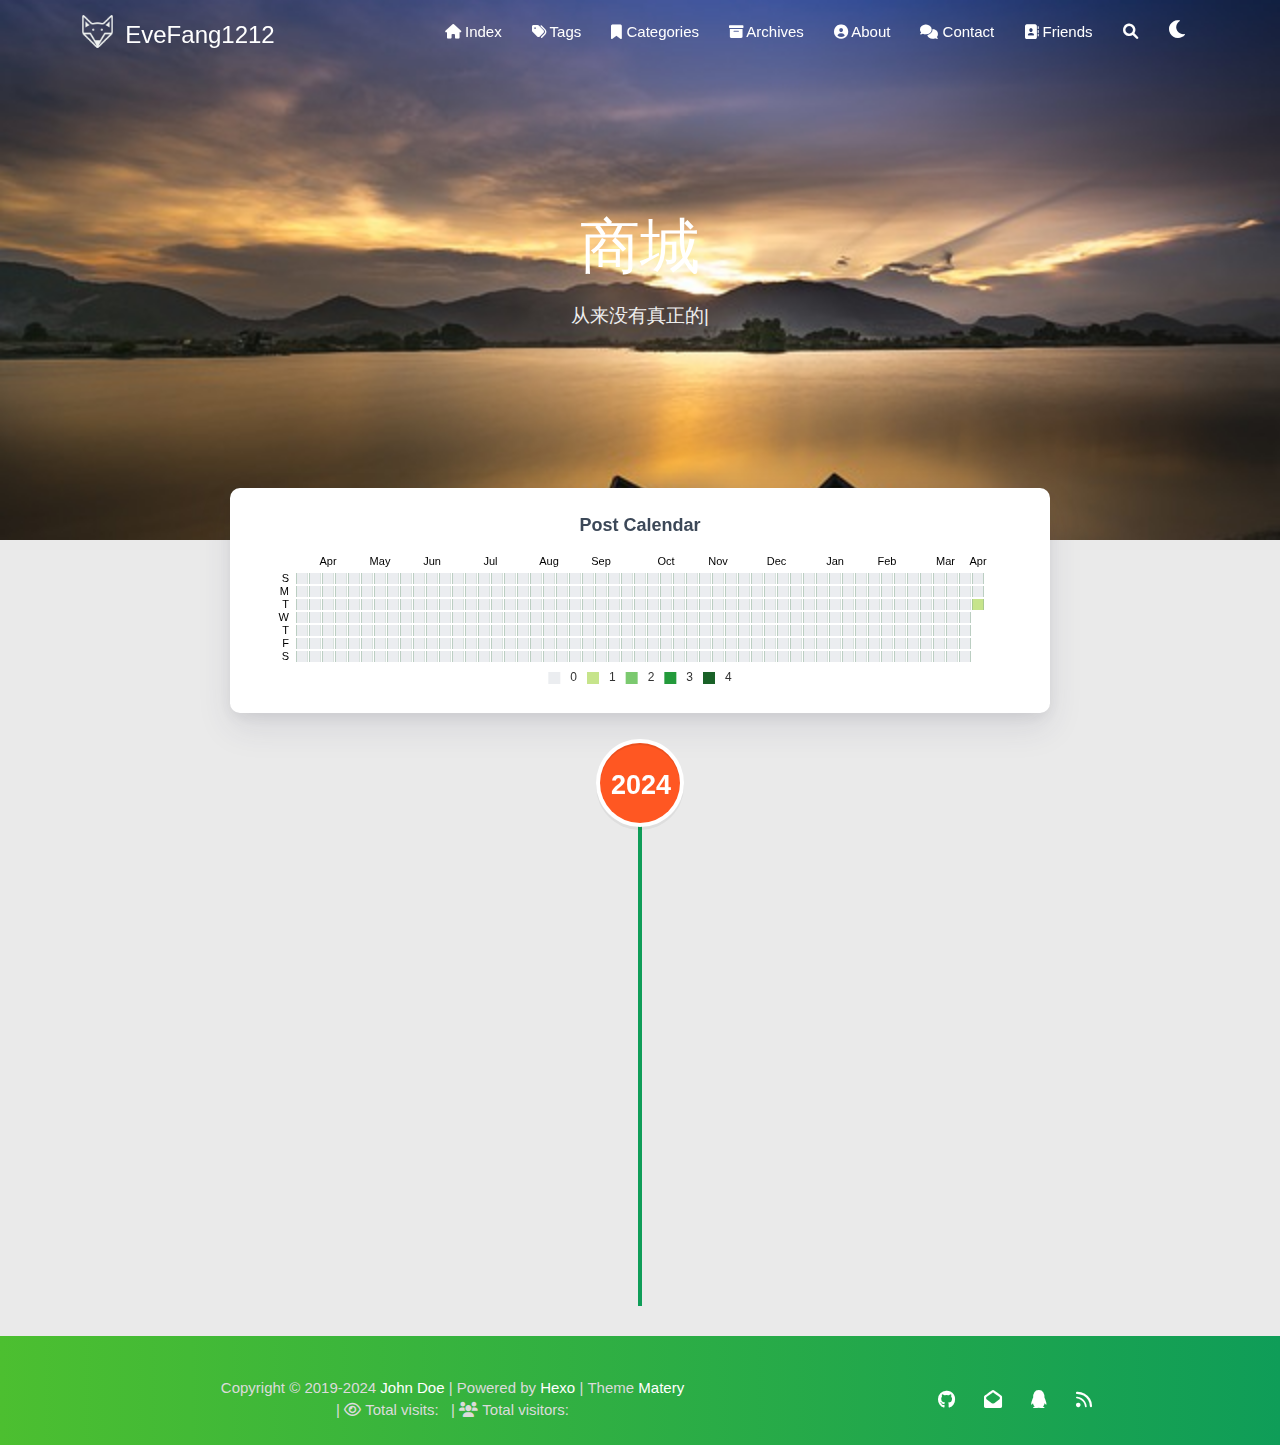
==== archives/index.html @ b5fae70c "Site updated: 2024-04-02 22:10:52" ====
<!DOCTYPE HTML>
<html lang="en">


<head>
    <meta charset="utf-8">
    <meta name="keywords" content="Archives, EveFang1212">
    <meta name="description" content="EveFang1212">
    <meta http-equiv="X-UA-Compatible" content="IE=edge">
    <meta name="viewport" content="width=device-width, initial-scale=1.0, user-scalable=no">
    <meta name="renderer" content="webkit|ie-stand|ie-comp">
    <meta name="mobile-web-app-capable" content="yes">
    <meta name="format-detection" content="telephone=no">
    <meta name="apple-mobile-web-app-capable" content="yes">
    <meta name="apple-mobile-web-app-status-bar-style" content="black-translucent">
    <meta name="referrer" content="no-referrer-when-downgrade">
    <!-- Global site tag (gtag.js) - Google Analytics -->


    <title>Archives | EveFang1212</title>
    <link rel="icon" type="image/png" href="/favicon.png">
    


    <!-- bg-cover style     -->



<link rel="stylesheet" type="text/css" href="/libs/awesome/css/all.min.css">
<link rel="stylesheet" type="text/css" href="/libs/materialize/materialize.min.css">
<link rel="stylesheet" type="text/css" href="/libs/aos/aos.css">
<link rel="stylesheet" type="text/css" href="/libs/animate/animate.min.css">
<link rel="stylesheet" type="text/css" href="/libs/lightGallery/css/lightgallery.min.css">
<link rel="stylesheet" type="text/css" href="/css/matery.css">
<link rel="stylesheet" type="text/css" href="/css/my.css">
<link rel="stylesheet" type="text/css" href="/css/dark.css" media="none" onload="if(media!='all')media='all'">




    <link rel="stylesheet" href="/libs/tocbot/tocbot.css">
    <link rel="stylesheet" href="/css/post.css">




    
        <link rel="stylesheet" type="text/css" href="/css/reward.css">
    



    <script src="/libs/jquery/jquery-3.6.0.min.js"></script>

<meta name="generator" content="Hexo 7.1.1"></head>


<body>
    <header class="navbar-fixed">
    <nav id="headNav" class="bg-color nav-transparent">
        <div id="navContainer" class="nav-wrapper container">
            <div class="brand-logo">
                <a href="/" class="waves-effect waves-light">
                    
                    <img src="/medias/logo.png" class="logo-img" alt="LOGO">
                    
                    <span class="logo-span">EveFang1212</span>
                </a>
            </div>
            

<a href="#" data-target="mobile-nav" class="sidenav-trigger button-collapse"><i class="fas fa-bars"></i></a>
<ul class="right nav-menu">
  
  <li class="hide-on-med-and-down nav-item">
    
    <a href="/" class="waves-effect waves-light">
      
      <i class="fas fa-home" style="zoom: 0.6;"></i>
      
      <span>Index</span>
    </a>
    
  </li>
  
  <li class="hide-on-med-and-down nav-item">
    
    <a href="/tags" class="waves-effect waves-light">
      
      <i class="fas fa-tags" style="zoom: 0.6;"></i>
      
      <span>Tags</span>
    </a>
    
  </li>
  
  <li class="hide-on-med-and-down nav-item">
    
    <a href="/categories" class="waves-effect waves-light">
      
      <i class="fas fa-bookmark" style="zoom: 0.6;"></i>
      
      <span>Categories</span>
    </a>
    
  </li>
  
  <li class="hide-on-med-and-down nav-item">
    
    <a href="/archives" class="waves-effect waves-light">
      
      <i class="fas fa-archive" style="zoom: 0.6;"></i>
      
      <span>Archives</span>
    </a>
    
  </li>
  
  <li class="hide-on-med-and-down nav-item">
    
    <a href="/about" class="waves-effect waves-light">
      
      <i class="fas fa-user-circle" style="zoom: 0.6;"></i>
      
      <span>About</span>
    </a>
    
  </li>
  
  <li class="hide-on-med-and-down nav-item">
    
    <a href="/contact" class="waves-effect waves-light">
      
      <i class="fas fa-comments" style="zoom: 0.6;"></i>
      
      <span>Contact</span>
    </a>
    
  </li>
  
  <li class="hide-on-med-and-down nav-item">
    
    <a href="/friends" class="waves-effect waves-light">
      
      <i class="fas fa-address-book" style="zoom: 0.6;"></i>
      
      <span>Friends</span>
    </a>
    
  </li>
  
  <li>
    <a href="#searchModal" class="modal-trigger waves-effect waves-light">
      <i id="searchIcon" class="fas fa-search" title="Search" style="zoom: 0.85;"></i>
    </a>
  </li>
  <li>
    <a href="javascript:;" class="waves-effect waves-light" onclick="switchNightMode()" title="深色/浅色模式" >
      <i id="sum-moon-icon" class="fas fa-sun" style="zoom: 0.85;"></i>
    </a>
  </li>
</ul>


<div id="mobile-nav" class="side-nav sidenav">

    <div class="mobile-head bg-color">
        
        <img src="/medias/logo.png" class="logo-img circle responsive-img">
        
        <div class="logo-name">EveFang1212</div>
        <div class="logo-desc">
            
            Never really desperate, only the lost of the soul.
            
        </div>
    </div>

    <ul class="menu-list mobile-menu-list">
        
        <li class="m-nav-item">
	  
		<a href="/" class="waves-effect waves-light">
			
			    <i class="fa-fw fas fa-home"></i>
			
			Index
		</a>
          
        </li>
        
        <li class="m-nav-item">
	  
		<a href="/tags" class="waves-effect waves-light">
			
			    <i class="fa-fw fas fa-tags"></i>
			
			Tags
		</a>
          
        </li>
        
        <li class="m-nav-item">
	  
		<a href="/categories" class="waves-effect waves-light">
			
			    <i class="fa-fw fas fa-bookmark"></i>
			
			Categories
		</a>
          
        </li>
        
        <li class="m-nav-item">
	  
		<a href="/archives" class="waves-effect waves-light">
			
			    <i class="fa-fw fas fa-archive"></i>
			
			Archives
		</a>
          
        </li>
        
        <li class="m-nav-item">
	  
		<a href="/about" class="waves-effect waves-light">
			
			    <i class="fa-fw fas fa-user-circle"></i>
			
			About
		</a>
          
        </li>
        
        <li class="m-nav-item">
	  
		<a href="/contact" class="waves-effect waves-light">
			
			    <i class="fa-fw fas fa-comments"></i>
			
			Contact
		</a>
          
        </li>
        
        <li class="m-nav-item">
	  
		<a href="/friends" class="waves-effect waves-light">
			
			    <i class="fa-fw fas fa-address-book"></i>
			
			Friends
		</a>
          
        </li>
        
        
        <li><div class="divider"></div></li>
        <li>
            <a href="https://github.com/blinkfox/hexo-theme-matery" class="waves-effect waves-light" target="_blank">
                <i class="fab fa-github-square fa-fw"></i>Fork Me
            </a>
        </li>
        
    </ul>
</div>


        </div>

        
            <style>
    .nav-transparent .github-corner {
        display: none !important;
    }

    .github-corner {
        position: absolute;
        z-index: 10;
        top: 0;
        right: 0;
        border: 0;
        transform: scale(1.1);
    }

    .github-corner svg {
        color: #0f9d58;
        fill: #fff;
        height: 64px;
        width: 64px;
    }

    .github-corner:hover .octo-arm {
        animation: a 0.56s ease-in-out;
    }

    .github-corner .octo-arm {
        animation: none;
    }

    @keyframes a {
        0%,
        to {
            transform: rotate(0);
        }
        20%,
        60% {
            transform: rotate(-25deg);
        }
        40%,
        80% {
            transform: rotate(10deg);
        }
    }
</style>

<a href="https://github.com/blinkfox/hexo-theme-matery" class="github-corner tooltipped hide-on-med-and-down" target="_blank"
   data-tooltip="Fork Me" data-position="left" data-delay="50">
    <svg viewBox="0 0 250 250" aria-hidden="true">
        <path d="M0,0 L115,115 L130,115 L142,142 L250,250 L250,0 Z"></path>
        <path d="M128.3,109.0 C113.8,99.7 119.0,89.6 119.0,89.6 C122.0,82.7 120.5,78.6 120.5,78.6 C119.2,72.0 123.4,76.3 123.4,76.3 C127.3,80.9 125.5,87.3 125.5,87.3 C122.9,97.6 130.6,101.9 134.4,103.2"
              fill="currentColor" style="transform-origin: 130px 106px;" class="octo-arm"></path>
        <path d="M115.0,115.0 C114.9,115.1 118.7,116.5 119.8,115.4 L133.7,101.6 C136.9,99.2 139.9,98.4 142.2,98.6 C133.8,88.0 127.5,74.4 143.8,58.0 C148.5,53.4 154.0,51.2 159.7,51.0 C160.3,49.4 163.2,43.6 171.4,40.1 C171.4,40.1 176.1,42.5 178.8,56.2 C183.1,58.6 187.2,61.8 190.9,65.4 C194.5,69.0 197.7,73.2 200.1,77.6 C213.8,80.2 216.3,84.9 216.3,84.9 C212.7,93.1 206.9,96.0 205.4,96.6 C205.1,102.4 203.0,107.8 198.3,112.5 C181.9,128.9 168.3,122.5 157.7,114.1 C157.9,116.9 156.7,120.9 152.7,124.9 L141.0,136.5 C139.8,137.7 141.6,141.9 141.8,141.8 Z"
              fill="currentColor" class="octo-body"></path>
    </svg>
</a>
        
    </nav>

</header>

    <div class="bg-cover pd-header about-cover">
    <div class="container">
    <div class="row">
    <div class="col s10 offset-s1 m8 offset-m2 l8 offset-l2">
        <div class="brand">
            <div class="title center-align">
                
                商城
                
            </div>

            <div class="description center-align">
                
                <span id="subtitle"></span>
                <script src="/libs/typed/typed.js"></script>
                <script>
                    var typed = new Typed("#subtitle", {
                        strings: [ 
                            
                                "从来没有真正的绝境, 只有心灵的迷途",
                            
                                "Never really desperate, only the lost of the soul",
                            
                        ],
                        startDelay: 300,
                        typeSpeed: 100,
                        loop: true,
                        backSpeed: 50,
                        showCursor: true
                    });
                </script>
                
            </div>
        </div>
    </div>
</div>


<script>
    // 每天切换 banner 图.  Switch banner image every day.
    var bannerUrl = "/medias/banner/" + new Date().getDay() + '.jpg';
    $('.bg-cover').css('background-image', 'url(' + bannerUrl + ')');
</script>
<script>
    
      var bannerUrl = "/medias/featureimages/" + Math.floor(Math.random() * 24) + '.jpg';
    
    $('.bg-cover.about-cover').css('background-image', 'url(' + bannerUrl + ')');

</script>


    </div>
</div>

<main class="content">

    
    <div class="container archive-calendar">
    <div class="card">
        <div id="post-calendar" class="card-content"></div>
    </div>
</div>

<script type="text/javascript" src="/libs/echarts/echarts.min.js"></script>
<script type="text/javascript">
    let myChart = echarts.init(document.getElementById('post-calendar'));

    

    let option = {
        title: {
            top: 0,
            text: 'Post Calendar',
            left: 'center',
            textStyle: {
                color: '#3C4858'
            }
        },
        tooltip: {
            padding: 10,
            backgroundColor: '#555',
            borderColor: '#777',
            borderWidth: 1,
            formatter: function (obj) {
                var value = obj.value;
                return '<div style="font-size: 14px;">' + value[0] + '：' + value[1] + '</div>';
            }
        },
        visualMap: {
            show: true,
            showLabel: true,
            categories: [0, 1, 2, 3, 4],
            calculable: true,
            inRange: {
                symbol: 'rect',
                color: ['#ebedf0', '#c6e48b', '#7bc96f', '#239a3b', '#196127']
            },
            itemWidth: 12,
            itemHeight: 12,
            orient: 'horizontal',
            left: 'center',
            bottom: 0
        },
        calendar: [{
            left: 'center',
            range: ["2023-04-02", "2024-04-02"],
            cellSize: [13, 13],
            splitLine: {
                show: false
            },
            itemStyle: {
                color: '#196127',
                borderColor: '#fff',
                borderWidth: 2
            },
            yearLabel: {
                show: false
            },
            monthLabel: {
                nameMap: 'en',
                fontSize: 11
            },
            dayLabel: {
                formatter: '{start}  1st',
                nameMap: 'en',
                fontSize: 11
            }
        }],
        series: [{
            type: 'heatmap',
            coordinateSystem: 'calendar',
            calendarIndex: 0,
            data: [["2023-04-02", 0], ["2023-04-03", 0], ["2023-04-04", 0], ["2023-04-05", 0], ["2023-04-06", 0], ["2023-04-07", 0], ["2023-04-08", 0], ["2023-04-09", 0], ["2023-04-10", 0], ["2023-04-11", 0], ["2023-04-12", 0], ["2023-04-13", 0], ["2023-04-14", 0], ["2023-04-15", 0], ["2023-04-16", 0], ["2023-04-17", 0], ["2023-04-18", 0], ["2023-04-19", 0], ["2023-04-20", 0], ["2023-04-21", 0], ["2023-04-22", 0], ["2023-04-23", 0], ["2023-04-24", 0], ["2023-04-25", 0], ["2023-04-26", 0], ["2023-04-27", 0], ["2023-04-28", 0], ["2023-04-29", 0], ["2023-04-30", 0], ["2023-05-01", 0], ["2023-05-02", 0], ["2023-05-03", 0], ["2023-05-04", 0], ["2023-05-05", 0], ["2023-05-06", 0], ["2023-05-07", 0], ["2023-05-08", 0], ["2023-05-09", 0], ["2023-05-10", 0], ["2023-05-11", 0], ["2023-05-12", 0], ["2023-05-13", 0], ["2023-05-14", 0], ["2023-05-15", 0], ["2023-05-16", 0], ["2023-05-17", 0], ["2023-05-18", 0], ["2023-05-19", 0], ["2023-05-20", 0], ["2023-05-21", 0], ["2023-05-22", 0], ["2023-05-23", 0], ["2023-05-24", 0], ["2023-05-25", 0], ["2023-05-26", 0], ["2023-05-27", 0], ["2023-05-28", 0], ["2023-05-29", 0], ["2023-05-30", 0], ["2023-05-31", 0], ["2023-06-01", 0], ["2023-06-02", 0], ["2023-06-03", 0], ["2023-06-04", 0], ["2023-06-05", 0], ["2023-06-06", 0], ["2023-06-07", 0], ["2023-06-08", 0], ["2023-06-09", 0], ["2023-06-10", 0], ["2023-06-11", 0], ["2023-06-12", 0], ["2023-06-13", 0], ["2023-06-14", 0], ["2023-06-15", 0], ["2023-06-16", 0], ["2023-06-17", 0], ["2023-06-18", 0], ["2023-06-19", 0], ["2023-06-20", 0], ["2023-06-21", 0], ["2023-06-22", 0], ["2023-06-23", 0], ["2023-06-24", 0], ["2023-06-25", 0], ["2023-06-26", 0], ["2023-06-27", 0], ["2023-06-28", 0], ["2023-06-29", 0], ["2023-06-30", 0], ["2023-07-01", 0], ["2023-07-02", 0], ["2023-07-03", 0], ["2023-07-04", 0], ["2023-07-05", 0], ["2023-07-06", 0], ["2023-07-07", 0], ["2023-07-08", 0], ["2023-07-09", 0], ["2023-07-10", 0], ["2023-07-11", 0], ["2023-07-12", 0], ["2023-07-13", 0], ["2023-07-14", 0], ["2023-07-15", 0], ["2023-07-16", 0], ["2023-07-17", 0], ["2023-07-18", 0], ["2023-07-19", 0], ["2023-07-20", 0], ["2023-07-21", 0], ["2023-07-22", 0], ["2023-07-23", 0], ["2023-07-24", 0], ["2023-07-25", 0], ["2023-07-26", 0], ["2023-07-27", 0], ["2023-07-28", 0], ["2023-07-29", 0], ["2023-07-30", 0], ["2023-07-31", 0], ["2023-08-01", 0], ["2023-08-02", 0], ["2023-08-03", 0], ["2023-08-04", 0], ["2023-08-05", 0], ["2023-08-06", 0], ["2023-08-07", 0], ["2023-08-08", 0], ["2023-08-09", 0], ["2023-08-10", 0], ["2023-08-11", 0], ["2023-08-12", 0], ["2023-08-13", 0], ["2023-08-14", 0], ["2023-08-15", 0], ["2023-08-16", 0], ["2023-08-17", 0], ["2023-08-18", 0], ["2023-08-19", 0], ["2023-08-20", 0], ["2023-08-21", 0], ["2023-08-22", 0], ["2023-08-23", 0], ["2023-08-24", 0], ["2023-08-25", 0], ["2023-08-26", 0], ["2023-08-27", 0], ["2023-08-28", 0], ["2023-08-29", 0], ["2023-08-30", 0], ["2023-08-31", 0], ["2023-09-01", 0], ["2023-09-02", 0], ["2023-09-03", 0], ["2023-09-04", 0], ["2023-09-05", 0], ["2023-09-06", 0], ["2023-09-07", 0], ["2023-09-08", 0], ["2023-09-09", 0], ["2023-09-10", 0], ["2023-09-11", 0], ["2023-09-12", 0], ["2023-09-13", 0], ["2023-09-14", 0], ["2023-09-15", 0], ["2023-09-16", 0], ["2023-09-17", 0], ["2023-09-18", 0], ["2023-09-19", 0], ["2023-09-20", 0], ["2023-09-21", 0], ["2023-09-22", 0], ["2023-09-23", 0], ["2023-09-24", 0], ["2023-09-25", 0], ["2023-09-26", 0], ["2023-09-27", 0], ["2023-09-28", 0], ["2023-09-29", 0], ["2023-09-30", 0], ["2023-10-01", 0], ["2023-10-02", 0], ["2023-10-03", 0], ["2023-10-04", 0], ["2023-10-05", 0], ["2023-10-06", 0], ["2023-10-07", 0], ["2023-10-08", 0], ["2023-10-09", 0], ["2023-10-10", 0], ["2023-10-11", 0], ["2023-10-12", 0], ["2023-10-13", 0], ["2023-10-14", 0], ["2023-10-15", 0], ["2023-10-16", 0], ["2023-10-17", 0], ["2023-10-18", 0], ["2023-10-19", 0], ["2023-10-20", 0], ["2023-10-21", 0], ["2023-10-22", 0], ["2023-10-23", 0], ["2023-10-24", 0], ["2023-10-25", 0], ["2023-10-26", 0], ["2023-10-27", 0], ["2023-10-28", 0], ["2023-10-29", 0], ["2023-10-30", 0], ["2023-10-31", 0], ["2023-11-01", 0], ["2023-11-02", 0], ["2023-11-03", 0], ["2023-11-04", 0], ["2023-11-05", 0], ["2023-11-06", 0], ["2023-11-07", 0], ["2023-11-08", 0], ["2023-11-09", 0], ["2023-11-10", 0], ["2023-11-11", 0], ["2023-11-12", 0], ["2023-11-13", 0], ["2023-11-14", 0], ["2023-11-15", 0], ["2023-11-16", 0], ["2023-11-17", 0], ["2023-11-18", 0], ["2023-11-19", 0], ["2023-11-20", 0], ["2023-11-21", 0], ["2023-11-22", 0], ["2023-11-23", 0], ["2023-11-24", 0], ["2023-11-25", 0], ["2023-11-26", 0], ["2023-11-27", 0], ["2023-11-28", 0], ["2023-11-29", 0], ["2023-11-30", 0], ["2023-12-01", 0], ["2023-12-02", 0], ["2023-12-03", 0], ["2023-12-04", 0], ["2023-12-05", 0], ["2023-12-06", 0], ["2023-12-07", 0], ["2023-12-08", 0], ["2023-12-09", 0], ["2023-12-10", 0], ["2023-12-11", 0], ["2023-12-12", 0], ["2023-12-13", 0], ["2023-12-14", 0], ["2023-12-15", 0], ["2023-12-16", 0], ["2023-12-17", 0], ["2023-12-18", 0], ["2023-12-19", 0], ["2023-12-20", 0], ["2023-12-21", 0], ["2023-12-22", 0], ["2023-12-23", 0], ["2023-12-24", 0], ["2023-12-25", 0], ["2023-12-26", 0], ["2023-12-27", 0], ["2023-12-28", 0], ["2023-12-29", 0], ["2023-12-30", 0], ["2023-12-31", 0], ["2024-01-01", 0], ["2024-01-02", 0], ["2024-01-03", 0], ["2024-01-04", 0], ["2024-01-05", 0], ["2024-01-06", 0], ["2024-01-07", 0], ["2024-01-08", 0], ["2024-01-09", 0], ["2024-01-10", 0], ["2024-01-11", 0], ["2024-01-12", 0], ["2024-01-13", 0], ["2024-01-14", 0], ["2024-01-15", 0], ["2024-01-16", 0], ["2024-01-17", 0], ["2024-01-18", 0], ["2024-01-19", 0], ["2024-01-20", 0], ["2024-01-21", 0], ["2024-01-22", 0], ["2024-01-23", 0], ["2024-01-24", 0], ["2024-01-25", 0], ["2024-01-26", 0], ["2024-01-27", 0], ["2024-01-28", 0], ["2024-01-29", 0], ["2024-01-30", 0], ["2024-01-31", 0], ["2024-02-01", 0], ["2024-02-02", 0], ["2024-02-03", 0], ["2024-02-04", 0], ["2024-02-05", 0], ["2024-02-06", 0], ["2024-02-07", 0], ["2024-02-08", 0], ["2024-02-09", 0], ["2024-02-10", 0], ["2024-02-11", 0], ["2024-02-12", 0], ["2024-02-13", 0], ["2024-02-14", 0], ["2024-02-15", 0], ["2024-02-16", 0], ["2024-02-17", 0], ["2024-02-18", 0], ["2024-02-19", 0], ["2024-02-20", 0], ["2024-02-21", 0], ["2024-02-22", 0], ["2024-02-23", 0], ["2024-02-24", 0], ["2024-02-25", 0], ["2024-02-26", 0], ["2024-02-27", 0], ["2024-02-28", 0], ["2024-02-29", 0], ["2024-03-01", 0], ["2024-03-02", 0], ["2024-03-03", 0], ["2024-03-04", 0], ["2024-03-05", 0], ["2024-03-06", 0], ["2024-03-07", 0], ["2024-03-08", 0], ["2024-03-09", 0], ["2024-03-10", 0], ["2024-03-11", 0], ["2024-03-12", 0], ["2024-03-13", 0], ["2024-03-14", 0], ["2024-03-15", 0], ["2024-03-16", 0], ["2024-03-17", 0], ["2024-03-18", 0], ["2024-03-19", 0], ["2024-03-20", 0], ["2024-03-21", 0], ["2024-03-22", 0], ["2024-03-23", 0], ["2024-03-24", 0], ["2024-03-25", 0], ["2024-03-26", 0], ["2024-03-27", 0], ["2024-03-28", 0], ["2024-03-29", 0], ["2024-03-30", 0], ["2024-03-31", 0], ["2024-04-01", 0], ["2024-04-02", 1]]
        }]

    };

    myChart.setOption(option);
</script>

    

    

    <div id="cd-timeline" class="container">
        
        <div class="cd-timeline-block">

            
            
            
            <div class="cd-timeline-img year" data-aos="zoom-in-up">
                <a href="/archives/2024">2024</a>
            </div>
            

            
            
            
            <div class="cd-timeline-img month" data-aos="zoom-in-up">
                <a href="/archives/2024/04">04</a>
            </div>
            

            
            <div class="cd-timeline-img day" data-aos="zoom-in-up">
                <span>02</span>
            </div>
            <article class="cd-timeline-content" data-aos="fade-up">
                <div class="article col s12 m6">
                    <div class="card">
                        <a href="/2024/04/02/hello-world/">
                            <div class="card-image">
                                
                                
                                <img src="/medias/featureimages/12.jpg" class="responsive-img" alt="Hello World">
                                
                                <span class="card-title">Hello World</span>
                            </div>
                        </a>
                        <div class="card-content article-content">
                            <div class="summary block-with-text">
                                
                                    Welcome to Hexo! This is your very first post. Check documentation for more info. If you get any problems when using Hex
                                
                            </div>
                            <div class="publish-info">
                                <span class="publish-date">
                                    <i class="far fa-clock fa-fw icon-date"></i>2024-04-02
                                </span>
                                <span class="publish-author">
                                    
                                    <i class="fas fa-user fa-fw"></i>
                                    John Doe
                                    
                                </span>
                            </div>
                        </div>

                        
                    </div>
                </div>
            </article>
        </div>
        
    </div>

</main>




    <footer class="page-footer bg-color">
    
        <link rel="stylesheet" href="/libs/aplayer/APlayer.min.css">
<style>
    .aplayer .aplayer-lrc p {
        
        display: none;
        
        font-size: 12px;
        font-weight: 700;
        line-height: 16px !important;
    }

    .aplayer .aplayer-lrc p.aplayer-lrc-current {
        
        display: none;
        
        font-size: 15px;
        color: #42b983;
    }

    
    .aplayer.aplayer-fixed.aplayer-narrow .aplayer-body {
        left: -66px !important;
    }

    .aplayer.aplayer-fixed.aplayer-narrow .aplayer-body:hover {
        left: 0px !important;
    }

    
</style>
<div class="">
    
    <div class="row">
        <meting-js class="col l8 offset-l2 m10 offset-m1 s12"
                   server="netease"
                   type="playlist"
                   id="503838841"
                   fixed='true'
                   autoplay='false'
                   theme='#42b983'
                   loop='all'
                   order='random'
                   preload='auto'
                   volume='0.7'
                   list-folded='true'
        >
        </meting-js>
    </div>
</div>

<script src="/libs/aplayer/APlayer.min.js"></script>
<script src="/libs/aplayer/Meting.min.js"></script>

    

    <div class="container row center-align"
         style="margin-bottom: 0px !important;">
        <div class="col s12 m8 l8 copy-right">
            Copyright&nbsp;&copy;
            
                <span id="year">2019-2024</span>
            
            <a href="/about" target="_blank">John Doe</a>
            |&nbsp;Powered by&nbsp;<a href="https://hexo.io/" target="_blank">Hexo</a>
            |&nbsp;Theme&nbsp;<a href="https://github.com/blinkfox/hexo-theme-matery" target="_blank">Matery</a>
            
            <br>
            
            
            
                
            
            
                <span id="busuanzi_container_site_pv">
                &nbsp;|&nbsp;<i class="far fa-eye"></i>&nbsp;Total visits:&nbsp;
                    <span id="busuanzi_value_site_pv" class="white-color"></span>
            </span>
            
            
                <span id="busuanzi_container_site_uv">
                &nbsp;|&nbsp;<i class="fas fa-users"></i>&nbsp;Total visitors:&nbsp;
                    <span id="busuanzi_value_site_uv" class="white-color"></span>
            </span>
            
            <br>

            <!-- 运行天数提醒. -->
            
            <br>
            
        </div>
        <div class="col s12 m4 l4 social-link social-statis">
    <a href="https://github.com/blinkfox" class="tooltipped" target="_blank" data-tooltip="访问我的GitHub" data-position="top" data-delay="50">
        <i class="fab fa-github"></i>
    </a>



    <a href="mailto:1181062873@qq.com" class="tooltipped" target="_blank" data-tooltip="邮件联系我" data-position="top" data-delay="50">
        <i class="fas fa-envelope-open"></i>
    </a>







    <a href="tencent://AddContact/?fromId=50&fromSubId=1&subcmd=all&uin=1181062873" class="tooltipped" target="_blank" data-tooltip="QQ联系我: 1181062873" data-position="top" data-delay="50">
        <i class="fab fa-qq"></i>
    </a>







    <a href="/atom.xml" class="tooltipped" target="_blank" data-tooltip="RSS 订阅" data-position="top" data-delay="50">
        <i class="fas fa-rss"></i>
    </a>

</div>
    </div>
</footer>

<div class="progress-bar"></div>


    <!-- 搜索遮罩框 -->
<div id="searchModal" class="modal">
    <div class="modal-content">
        <div class="search-header">
            <span class="title"><i class="fas fa-search"></i>&nbsp;&nbsp;Search</span>
            <input type="search" id="searchInput" name="s" placeholder="Please enter a search keyword"
                   class="search-input">
        </div>
        <div id="searchResult"></div>
    </div>
</div>

<script type="text/javascript">
$(function () {
    var searchFunc = function (path, search_id, content_id) {
        'use strict';
        $.ajax({
            url: path,
            dataType: "xml",
            success: function (xmlResponse) {
                // get the contents from search data
                var datas = $("entry", xmlResponse).map(function () {
                    return {
                        title: $("title", this).text(),
                        content: $("content", this).text(),
                        url: $("url", this).text()
                    };
                }).get();
                var $input = document.getElementById(search_id);
                var $resultContent = document.getElementById(content_id);
                $input.addEventListener('input', function () {
                    var str = '<ul class=\"search-result-list\">';
                    var keywords = this.value.trim().toLowerCase().split(/[\s\-]+/);
                    $resultContent.innerHTML = "";
                    if (this.value.trim().length <= 0) {
                        return;
                    }
                    // perform local searching
                    datas.forEach(function (data) {
                        var isMatch = true;
                        var data_title = data.title.trim().toLowerCase();
                        var data_content = data.content.trim().replace(/<[^>]+>/g, "").toLowerCase();
                        var data_url = data.url;
                        data_url = data_url.indexOf('/') === 0 ? data.url : '/' + data_url;
                        var index_title = -1;
                        var index_content = -1;
                        var first_occur = -1;
                        // only match artiles with not empty titles and contents
                        if (data_title !== '' && data_content !== '') {
                            keywords.forEach(function (keyword, i) {
                                index_title = data_title.indexOf(keyword);
                                index_content = data_content.indexOf(keyword);
                                if (index_title < 0 && index_content < 0) {
                                    isMatch = false;
                                } else {
                                    if (index_content < 0) {
                                        index_content = 0;
                                    }
                                    if (i === 0) {
                                        first_occur = index_content;
                                    }
                                }
                            });
                        }
                        // show search results
                        if (isMatch) {
                            str += "<li><a href='" + data_url + "' class='search-result-title'>" + data_title + "</a>";
                            var content = data.content.trim().replace(/<[^>]+>/g, "");
                            if (first_occur >= 0) {
                                // cut out 100 characters
                                var start = first_occur - 20;
                                var end = first_occur + 80;
                                if (start < 0) {
                                    start = 0;
                                }
                                if (start === 0) {
                                    end = 100;
                                }
                                if (end > content.length) {
                                    end = content.length;
                                }
                                var match_content = content.substr(start, end);
                                // highlight all keywords
                                keywords.forEach(function (keyword) {
                                    var regS = new RegExp(keyword, "gi");
                                    match_content = match_content.replace(regS, "<em class=\"search-keyword\">" + keyword + "</em>");
                                });

                                str += "<p class=\"search-result\">" + match_content + "...</p>"
                            }
                            str += "</li>";
                        }
                    });
                    str += "</ul>";
                    $resultContent.innerHTML = str;
                });
            }
        });
    };

    searchFunc('/search.xml', 'searchInput', 'searchResult');
});
</script>

    <!-- 白天和黑夜主题 -->
<div class="stars-con">
    <div id="stars"></div>
    <div id="stars2"></div>
    <div id="stars3"></div>  
</div>

<script>
    function switchNightMode() {
        $('<div class="Cuteen_DarkSky"><div class="Cuteen_DarkPlanet"></div></div>').appendTo($('body')),
        setTimeout(function () {
            $('body').hasClass('DarkMode') 
            ? ($('body').removeClass('DarkMode'), localStorage.setItem('isDark', '0'), $('#sum-moon-icon').removeClass("fa-sun").addClass('fa-moon')) 
            : ($('body').addClass('DarkMode'), localStorage.setItem('isDark', '1'), $('#sum-moon-icon').addClass("fa-sun").removeClass('fa-moon')),
            
            setTimeout(function () {
            $('.Cuteen_DarkSky').fadeOut(1e3, function () {
                $(this).remove()
            })
            }, 2e3)
        })
    }
</script>

    <!-- 回到顶部按钮 -->
<div id="backTop" class="top-scroll">
    <a class="btn-floating btn-large waves-effect waves-light" href="#!">
        <i class="fas fa-arrow-up"></i>
    </a>
</div>


    <script src="/libs/materialize/materialize.min.js"></script>
    <script src="/libs/masonry/masonry.pkgd.min.js"></script>
    <script src="/libs/aos/aos.js"></script>
    <script src="/libs/scrollprogress/scrollProgress.min.js"></script>
    <script src="/libs/lightGallery/js/lightgallery-all.min.js"></script>
    <script src="/js/matery.js"></script>

    

    
    
    

    <!-- 雪花特效 -->
    

    <!-- 鼠标星星特效 -->
    

     
        <script src="https://ssl.captcha.qq.com/TCaptcha.js"></script>
        <script src="/libs/others/TencentCaptcha.js"></script>
        <button id="TencentCaptcha" data-appid="xxxxxxxxxx" data-cbfn="callback" type="button" hidden></button>
    

    <!-- Baidu Analytics -->

    <!-- Baidu Push -->

<script>
    (function () {
        var bp = document.createElement('script');
        var curProtocol = window.location.protocol.split(':')[0];
        if (curProtocol === 'https') {
            bp.src = 'https://zz.bdstatic.com/linksubmit/push.js';
        } else {
            bp.src = 'http://push.zhanzhang.baidu.com/push.js';
        }
        var s = document.getElementsByTagName("script")[0];
        s.parentNode.insertBefore(bp, s);
    })();
</script>

    
    <script src="/libs/others/clicklove.js" async="async"></script>
    
    
    <script async src="/libs/others/busuanzi.pure.mini.js"></script>
    

    

    

    <!--腾讯兔小巢-->
    
    

    

    

    
    <script src="/libs/instantpage/instantpage.js" type="module"></script>
    

</body>

</html>
---- libs/lightGallery/css/lightgallery.min.css ----
@font-face{font-family:lg;src:url(../fonts/lg.ttf?22t19m) format("truetype"),url(../fonts/lg.woff?22t19m) format("woff"),url(../fonts/lg.svg?22t19m#lg) format("svg");font-weight:400;font-style:normal;font-display:block}.lg-icon{font-family:lg!important;speak:never;font-style:normal;font-weight:400;font-variant:normal;text-transform:none;line-height:1;-webkit-font-smoothing:antialiased;-moz-osx-font-smoothing:grayscale}.lg-actions .lg-next,.lg-actions .lg-prev{background-color:rgba(0,0,0,.45);border-radius:2px;color:#999;cursor:pointer;display:block;font-size:22px;margin-top:-10px;padding:8px 10px 9px;position:absolute;top:50%;z-index:1080;border:none;outline:0}.lg-actions .lg-next.disabled,.lg-actions .lg-prev.disabled{pointer-events:none;opacity:.5}.lg-actions .lg-next:hover,.lg-actions .lg-prev:hover{color:#FFF}.lg-actions .lg-next{right:20px}.lg-actions .lg-next:before{content:"\e095"}.lg-actions .lg-prev{left:20px}.lg-actions .lg-prev:after{content:"\e094"}@-webkit-keyframes lg-right-end{0%,100%{left:0}50%{left:-30px}}@-moz-keyframes lg-right-end{0%,100%{left:0}50%{left:-30px}}@-ms-keyframes lg-right-end{0%,100%{left:0}50%{left:-30px}}@keyframes lg-right-end{0%,100%{left:0}50%{left:-30px}}@-webkit-keyframes lg-left-end{0%,100%{left:0}50%{left:30px}}@-moz-keyframes lg-left-end{0%,100%{left:0}50%{left:30px}}@-ms-keyframes lg-left-end{0%,100%{left:0}50%{left:30px}}@keyframes lg-left-end{0%,100%{left:0}50%{left:30px}}.lg-outer.lg-right-end .lg-object{-webkit-animation:lg-right-end .3s;-o-animation:lg-right-end .3s;animation:lg-right-end .3s;position:relative}.lg-outer.lg-left-end .lg-object{-webkit-animation:lg-left-end .3s;-o-animation:lg-left-end .3s;animation:lg-left-end .3s;position:relative}.lg-toolbar{z-index:1082;left:0;position:absolute;top:0;width:100%;background-color:rgba(0,0,0,.45)}.lg-toolbar .lg-icon{color:#999;cursor:pointer;float:right;font-size:24px;height:47px;line-height:27px;padding:10px 0;text-align:center;width:50px;text-decoration:none!important;outline:0;background:0 0;border:none;box-shadow:none;-webkit-transition:color .2s linear;-o-transition:color .2s linear;transition:color .2s linear}.lg-toolbar .lg-icon:hover{color:#FFF}.lg-toolbar .lg-close:after{content:"\e070"}.lg-toolbar .lg-download:after{content:"\e0f2"}.lg-sub-html{background-color:rgba(0,0,0,.45);bottom:0;color:#EEE;font-size:16px;left:0;padding:10px 40px;position:fixed;right:0;text-align:center;z-index:1080}.lg-sub-html h4{margin:0;font-size:13px;font-weight:700}.lg-sub-html p{font-size:12px;margin:5px 0 0}#lg-counter{color:#999;display:inline-block;font-size:16px;padding-left:20px;padding-top:12px;vertical-align:middle}.lg-next,.lg-prev,.lg-toolbar{opacity:1;-webkit-transition:-webkit-transform .35s cubic-bezier(0,0,.25,1) 0s,opacity .35s cubic-bezier(0,0,.25,1) 0s,color .2s linear;-moz-transition:-moz-transform .35s cubic-bezier(0,0,.25,1) 0s,opacity .35s cubic-bezier(0,0,.25,1) 0s,color .2s linear;-o-transition:-o-transform .35s cubic-bezier(0,0,.25,1) 0s,opacity .35s cubic-bezier(0,0,.25,1) 0s,color .2s linear;transition:transform .35s cubic-bezier(0,0,.25,1) 0s,opacity .35s cubic-bezier(0,0,.25,1) 0s,color .2s linear}.lg-hide-items .lg-prev{opacity:0;-webkit-transform:translate3d(-10px,0,0);transform:translate3d(-10px,0,0)}.lg-hide-items .lg-next{opacity:0;-webkit-transform:translate3d(10px,0,0);transform:translate3d(10px,0,0)}.lg-hide-items .lg-toolbar{opacity:0;-webkit-transform:translate3d(0,-10px,0);transform:translate3d(0,-10px,0)}body:not(.lg-from-hash) .lg-outer.lg-start-zoom .lg-object{-webkit-transform:scale3d(.5,.5,.5);transform:scale3d(.5,.5,.5);opacity:0;-webkit-transition:-webkit-transform 250ms cubic-bezier(0,0,.25,1) 0s,opacity 250ms cubic-bezier(0,0,.25,1)!important;-moz-transition:-moz-transform 250ms cubic-bezier(0,0,.25,1) 0s,opacity 250ms cubic-bezier(0,0,.25,1)!important;-o-transition:-o-transform 250ms cubic-bezier(0,0,.25,1) 0s,opacity 250ms cubic-bezier(0,0,.25,1)!important;transition:transform 250ms cubic-bezier(0,0,.25,1) 0s,opacity 250ms cubic-bezier(0,0,.25,1)!important;-webkit-transform-origin:50% 50%;-moz-transform-origin:50% 50%;-ms-transform-origin:50% 50%;transform-origin:50% 50%}body:not(.lg-from-hash) .lg-outer.lg-start-zoom .lg-item.lg-complete .lg-object{-webkit-transform:scale3d(1,1,1);transform:scale3d(1,1,1);opacity:1}.lg-outer .lg-thumb-outer{background-color:#0D0A0A;bottom:0;position:absolute;width:100%;z-index:1080;max-height:350px;-webkit-transform:translate3d(0,100%,0);transform:translate3d(0,100%,0);-webkit-transition:-webkit-transform .25s cubic-bezier(0,0,.25,1) 0s;-moz-transition:-moz-transform .25s cubic-bezier(0,0,.25,1) 0s;-o-transition:-o-transform .25s cubic-bezier(0,0,.25,1) 0s;transition:transform .25s cubic-bezier(0,0,.25,1) 0s}.lg-outer .lg-thumb-outer.lg-grab .lg-thumb-item{cursor:-webkit-grab;cursor:-moz-grab;cursor:-o-grab;cursor:-ms-grab;cursor:grab}.lg-outer .lg-thumb-outer.lg-grabbing .lg-thumb-item{cursor:move;cursor:-webkit-grabbing;cursor:-moz-grabbing;cursor:-o-grabbing;cursor:-ms-grabbing;cursor:grabbing}.lg-outer .lg-thumb-outer.lg-dragging .lg-thumb{-webkit-transition-duration:0s!important;transition-duration:0s!important}.lg-outer.lg-thumb-open .lg-thumb-outer{-webkit-transform:translate3d(0,0,0);transform:translate3d(0,0,0)}.lg-outer .lg-thumb{padding:10px 0;height:100%;margin-bottom:-5px}.lg-outer .lg-thumb-item{cursor:pointer;float:left;overflow:hidden;height:100%;border:2px solid #FFF;border-radius:4px;margin-bottom:5px}@media (min-width:1025px){.lg-outer .lg-thumb-item{-webkit-transition:border-color .25s ease;-o-transition:border-color .25s ease;transition:border-color .25s ease}}.lg-outer .lg-thumb-item.active,.lg-outer .lg-thumb-item:hover{border-color:#a90707}.lg-outer .lg-thumb-item img{width:100%;height:100%;object-fit:cover}.lg-outer.lg-has-thumb .lg-item{padding-bottom:120px}.lg-outer.lg-can-toggle .lg-item{padding-bottom:0}.lg-outer.lg-pull-caption-up .lg-sub-html{-webkit-transition:bottom .25s ease;-o-transition:bottom .25s ease;transition:bottom .25s ease}.lg-outer.lg-pull-caption-up.lg-thumb-open .lg-sub-html{bottom:100px}.lg-outer .lg-toogle-thumb{background-color:#0D0A0A;border-radius:2px 2px 0 0;color:#999;cursor:pointer;font-size:24px;height:39px;line-height:27px;padding:5px 0;position:absolute;right:20px;text-align:center;top:-39px;width:50px;outline:0;border:none}.lg-outer .lg-toogle-thumb:after{content:"\e1ff"}.lg-outer .lg-toogle-thumb:hover{color:#FFF}.lg-outer .lg-video-cont{display:inline-block;vertical-align:middle;max-width:1140px;max-height:100%;width:100%;padding:0 5px}.lg-outer .lg-video{width:100%;height:0;padding-bottom:56.25%;overflow:hidden;position:relative}.lg-outer .lg-video .lg-object{display:inline-block;position:absolute;top:0;left:0;width:100%!important;height:100%!important}.lg-outer .lg-video .lg-video-play{width:84px;height:59px;position:absolute;left:50%;top:50%;margin-left:-42px;margin-top:-30px;z-index:1080;cursor:pointer}.lg-outer .lg-has-iframe .lg-video{-webkit-overflow-scrolling:touch;overflow:auto}.lg-outer .lg-has-vimeo .lg-video-play{background:url(../img/vimeo-play.png) no-repeat}.lg-outer .lg-has-vimeo:hover .lg-video-play{background:url(../img/vimeo-play.png) 0 -58px no-repeat}.lg-outer .lg-has-html5 .lg-video-play{background:url(../img/video-play.png) no-repeat;height:64px;margin-left:-32px;margin-top:-32px;width:64px;opacity:.8}.lg-outer .lg-has-html5:hover .lg-video-play{opacity:1}.lg-outer .lg-has-youtube .lg-video-play{background:url(../img/youtube-play.png) no-repeat}.lg-outer .lg-has-youtube:hover .lg-video-play{background:url(../img/youtube-play.png) 0 -60px no-repeat}.lg-outer .lg-video-object{width:100%!important;height:100%!important;position:absolute;top:0;left:0}.lg-outer .lg-has-video .lg-video-object{visibility:hidden}.lg-outer .lg-has-video.lg-video-playing .lg-object,.lg-outer .lg-has-video.lg-video-playing .lg-video-play{display:none}.lg-outer .lg-has-video.lg-video-playing .lg-video-object{visibility:visible}.lg-progress-bar{background-color:#333;height:5px;left:0;position:absolute;top:0;width:100%;z-index:1083;opacity:0;-webkit-transition:opacity 80ms ease 0s;-moz-transition:opacity 80ms ease 0s;-o-transition:opacity 80ms ease 0s;transition:opacity 80ms ease 0s}.lg-progress-bar .lg-progress{background-color:#a90707;height:5px;width:0}.lg-progress-bar.lg-start .lg-progress{width:100%}.lg-show-autoplay .lg-progress-bar{opacity:1}.lg-autoplay-button:after{content:"\e01d"}.lg-show-autoplay .lg-autoplay-button:after{content:"\e01a"}.lg-outer.lg-css3.lg-zoom-dragging .lg-item.lg-complete.lg-zoomable .lg-image,.lg-outer.lg-css3.lg-zoom-dragging .lg-item.lg-complete.lg-zoomable .lg-img-wrap{-webkit-transition-duration:0s;transition-duration:0s}.lg-outer.lg-use-transition-for-zoom .lg-item.lg-complete.lg-zoomable .lg-img-wrap{-webkit-transition:-webkit-transform .3s cubic-bezier(0,0,.25,1) 0s;-moz-transition:-moz-transform .3s cubic-bezier(0,0,.25,1) 0s;-o-transition:-o-transform .3s cubic-bezier(0,0,.25,1) 0s;transition:transform .3s cubic-bezier(0,0,.25,1) 0s}.lg-outer.lg-use-left-for-zoom .lg-item.lg-complete.lg-zoomable .lg-img-wrap{-webkit-transition:left .3s cubic-bezier(0,0,.25,1) 0s,top .3s cubic-bezier(0,0,.25,1) 0s;-moz-transition:left .3s cubic-bezier(0,0,.25,1) 0s,top .3s cubic-bezier(0,0,.25,1) 0s;-o-transition:left .3s cubic-bezier(0,0,.25,1) 0s,top .3s cubic-bezier(0,0,.25,1) 0s;transition:left .3s cubic-bezier(0,0,.25,1) 0s,top .3s cubic-bezier(0,0,.25,1) 0s}.lg-outer .lg-item.lg-complete.lg-zoomable .lg-img-wrap{-webkit-transform:translate3d(0,0,0);transform:translate3d(0,0,0);-webkit-backface-visibility:hidden;-moz-backface-visibility:hidden;backface-visibility:hidden}.lg-outer .lg-item.lg-complete.lg-zoomable .lg-image{-webkit-transform:scale3d(1,1,1);transform:scale3d(1,1,1);-webkit-transition:-webkit-transform .3s cubic-bezier(0,0,.25,1) 0s,opacity .15s!important;-moz-transition:-moz-transform .3s cubic-bezier(0,0,.25,1) 0s,opacity .15s!important;-o-transition:-o-transform .3s cubic-bezier(0,0,.25,1) 0s,opacity .15s!important;transition:transform .3s cubic-bezier(0,0,.25,1) 0s,opacity .15s!important;-webkit-transform-origin:0 0;-moz-transform-origin:0 0;-ms-transform-origin:0 0;transform-origin:0 0;-webkit-backface-visibility:hidden;-moz-backface-visibility:hidden;backface-visibility:hidden}#lg-zoom-in:after{content:"\e311"}#lg-actual-size{font-size:20px}#lg-actual-size:after{content:"\e033"}#lg-zoom-out{opacity:.5;pointer-events:none}#lg-zoom-out:after{content:"\e312"}.lg-zoomed #lg-zoom-out{opacity:1;pointer-events:auto}.lg-outer .lg-pager-outer{bottom:60px;left:0;position:absolute;right:0;text-align:center;z-index:1080;height:10px}.lg-outer .lg-pager-outer.lg-pager-hover .lg-pager-cont{overflow:visible}.lg-outer .lg-pager-cont{cursor:pointer;display:inline-block;overflow:hidden;position:relative;vertical-align:top;margin:0 5px}.lg-outer .lg-pager-cont:hover .lg-pager-thumb-cont{opacity:1;-webkit-transform:translate3d(0,0,0);transform:translate3d(0,0,0)}.lg-outer .lg-pager-cont.lg-pager-active .lg-pager{box-shadow:0 0 0 2px #fff inset}.lg-outer .lg-pager-thumb-cont{background-color:#fff;color:#FFF;bottom:100%;height:83px;left:0;margin-bottom:20px;margin-left:-60px;opacity:0;padding:5px;position:absolute;width:120px;border-radius:3px;-webkit-transition:opacity .15s ease 0s,-webkit-transform .15s ease 0s;-moz-transition:opacity .15s ease 0s,-moz-transform .15s ease 0s;-o-transition:opacity .15s ease 0s,-o-transform .15s ease 0s;transition:opacity .15s ease 0s,transform .15s ease 0s;-webkit-transform:translate3d(0,5px,0);transform:translate3d(0,5px,0)}.lg-outer .lg-pager-thumb-cont img{width:100%;height:100%}.lg-outer .lg-pager{background-color:rgba(255,255,255,.5);border-radius:50%;box-shadow:0 0 0 8px rgba(255,255,255,.7) inset;display:block;height:12px;-webkit-transition:box-shadow .3s ease 0s;-o-transition:box-shadow .3s ease 0s;transition:box-shadow .3s ease 0s;width:12px}.lg-outer .lg-pager:focus,.lg-outer .lg-pager:hover{box-shadow:0 0 0 8px #fff inset}.lg-outer .lg-caret{border-left:10px solid transparent;border-right:10px solid transparent;border-top:10px dashed;bottom:-10px;display:inline-block;height:0;left:50%;margin-left:-5px;position:absolute;vertical-align:middle;width:0}.lg-fullscreen:after{content:"\e20c"}.lg-fullscreen-on .lg-fullscreen:after{content:"\e20d"}.lg-outer #lg-dropdown-overlay{background-color:rgba(0,0,0,.25);bottom:0;cursor:default;left:0;position:fixed;right:0;top:0;z-index:1081;opacity:0;visibility:hidden;-webkit-transition:visibility 0s linear .18s,opacity .18s linear 0s;-o-transition:visibility 0s linear .18s,opacity .18s linear 0s;transition:visibility 0s linear .18s,opacity .18s linear 0s}.lg-outer.lg-dropdown-active #lg-dropdown-overlay,.lg-outer.lg-dropdown-active .lg-dropdown{-webkit-transition-delay:0s;transition-delay:0s;-moz-transform:translate3d(0,0,0);-o-transform:translate3d(0,0,0);-ms-transform:translate3d(0,0,0);-webkit-transform:translate3d(0,0,0);transform:translate3d(0,0,0);opacity:1;visibility:visible}.lg-outer.lg-dropdown-active #lg-share{color:#FFF}.lg-outer .lg-dropdown{background-color:#fff;border-radius:2px;font-size:14px;list-style-type:none;margin:0;padding:10px 0;position:absolute;right:0;text-align:left;top:50px;opacity:0;visibility:hidden;-moz-transform:translate3d(0,5px,0);-o-transform:translate3d(0,5px,0);-ms-transform:translate3d(0,5px,0);-webkit-transform:translate3d(0,5px,0);transform:translate3d(0,5px,0);-webkit-transition:-webkit-transform .18s linear 0s,visibility 0s linear .5s,opacity .18s linear 0s;-moz-transition:-moz-transform .18s linear 0s,visibility 0s linear .5s,opacity .18s linear 0s;-o-transition:-o-transform .18s linear 0s,visibility 0s linear .5s,opacity .18s linear 0s;transition:transform .18s linear 0s,visibility 0s linear .5s,opacity .18s linear 0s}.lg-outer .lg-dropdown:after{content:"";display:block;height:0;width:0;position:absolute;border:8px solid transparent;border-bottom-color:#FFF;right:16px;top:-16px}.lg-outer .lg-dropdown>li:last-child{margin-bottom:0}.lg-outer .lg-dropdown>li:hover .lg-icon,.lg-outer .lg-dropdown>li:hover a{color:#333}.lg-outer .lg-dropdown a{color:#333;display:block;white-space:pre;padding:4px 12px;font-family:"Open Sans","Helvetica Neue",Helvetica,Arial,sans-serif;font-size:12px}.lg-outer .lg-dropdown a:hover{background-color:rgba(0,0,0,.07)}.lg-outer .lg-dropdown .lg-dropdown-text{display:inline-block;line-height:1;margin-top:-3px;vertical-align:middle}.lg-outer .lg-dropdown .lg-icon{color:#333;display:inline-block;float:none;font-size:20px;height:auto;line-height:1;margin-right:8px;padding:0;vertical-align:middle;width:auto}.lg-outer,.lg-outer .lg,.lg-outer .lg-inner{height:100%;width:100%}.lg-outer #lg-share{position:relative}.lg-outer #lg-share:after{content:"\e80d"}.lg-outer #lg-share-facebook .lg-icon{color:#3b5998}.lg-outer #lg-share-facebook .lg-icon:after{content:"\e904"}.lg-outer #lg-share-twitter .lg-icon{color:#00aced}.lg-outer #lg-share-twitter .lg-icon:after{content:"\e907"}.lg-outer #lg-share-googleplus .lg-icon{color:#dd4b39}.lg-outer #lg-share-googleplus .lg-icon:after{content:"\e905"}.lg-outer #lg-share-pinterest .lg-icon{color:#cb2027}.lg-outer #lg-share-pinterest .lg-icon:after{content:"\e906"}.lg-outer .lg-img-rotate{position:absolute;padding:0 5px;left:0;right:0;top:0;bottom:0;-webkit-transition:-webkit-transform .3s cubic-bezier(.32,0,.67,0) 0s;-moz-transition:-moz-transform .3s cubic-bezier(.32,0,.67,0) 0s;-o-transition:-o-transform .3s cubic-bezier(.32,0,.67,0) 0s;transition:transform .3s cubic-bezier(.32,0,.67,0) 0s}.lg-rotate-left:after{content:"\e900"}.lg-rotate-right:after{content:"\e901"}.lg-icon.lg-flip-hor,.lg-icon.lg-flip-ver{font-size:26px}.lg-flip-ver:after{content:"\e903"}.lg-flip-hor:after{content:"\e902"}.lg-group:after{content:"";display:table;clear:both}.lg-outer{position:fixed;top:0;left:0;z-index:1050;text-align:left;opacity:0;outline:0;-webkit-transition:opacity .15s ease 0s;-o-transition:opacity .15s ease 0s;transition:opacity .15s ease 0s}.lg-outer *{-webkit-box-sizing:border-box;-moz-box-sizing:border-box;box-sizing:border-box}.lg-outer.lg-visible{opacity:1}.lg-outer.lg-css3 .lg-item.lg-current,.lg-outer.lg-css3 .lg-item.lg-next-slide,.lg-outer.lg-css3 .lg-item.lg-prev-slide{-webkit-transition-duration:inherit!important;transition-duration:inherit!important;-webkit-transition-timing-function:inherit!important;transition-timing-function:inherit!important}.lg-outer.lg-css3.lg-dragging .lg-item.lg-current,.lg-outer.lg-css3.lg-dragging .lg-item.lg-next-slide,.lg-outer.lg-css3.lg-dragging .lg-item.lg-prev-slide{-webkit-transition-duration:0s!important;transition-duration:0s!important;opacity:1}.lg-outer.lg-grab img.lg-object{cursor:-webkit-grab;cursor:-moz-grab;cursor:-o-grab;cursor:-ms-grab;cursor:grab}.lg-outer.lg-grabbing img.lg-object{cursor:move;cursor:-webkit-grabbing;cursor:-moz-grabbing;cursor:-o-grabbing;cursor:-ms-grabbing;cursor:grabbing}.lg-outer .lg{position:relative;overflow:hidden;margin-left:auto;margin-right:auto;max-width:100%;max-height:100%}.lg-outer .lg-inner{position:absolute;left:0;top:0;white-space:nowrap}.lg-outer .lg-item{background:url(../img/loading.gif) center center no-repeat;display:none!important}.lg-outer.lg-css .lg-current,.lg-outer.lg-css3 .lg-current,.lg-outer.lg-css3 .lg-next-slide,.lg-outer.lg-css3 .lg-prev-slide{display:inline-block!important}.lg-outer .lg-img-wrap,.lg-outer .lg-item{display:inline-block;text-align:center;position:absolute;width:100%;height:100%}.lg-outer .lg-img-wrap:before,.lg-outer .lg-item:before{content:"";display:inline-block;height:50%;width:1px;margin-right:-1px}.lg-outer .lg-img-wrap{position:absolute;padding:0 5px;left:0;right:0;top:0;bottom:0}.lg-outer .lg-item.lg-complete{background-image:none}.lg-outer .lg-item.lg-current{z-index:1060}.lg-outer .lg-image{display:inline-block;vertical-align:middle;max-width:100%;max-height:100%;width:auto!important;height:auto!important}.lg-outer.lg-show-after-load .lg-item .lg-object,.lg-outer.lg-show-after-load .lg-item .lg-video-play{opacity:0;-webkit-transition:opacity .15s ease 0s;-o-transition:opacity .15s ease 0s;transition:opacity .15s ease 0s}.lg-outer.lg-show-after-load .lg-item.lg-complete .lg-object,.lg-outer.lg-show-after-load .lg-item.lg-complete .lg-video-play{opacity:1}.lg-outer .lg-empty-html,.lg-outer.lg-hide-download #lg-download{display:none}.lg-backdrop{position:fixed;top:0;left:0;right:0;bottom:0;z-index:1040;background-color:#000;opacity:0;-webkit-transition:opacity .15s ease 0s;-o-transition:opacity .15s ease 0s;transition:opacity .15s ease 0s}.lg-backdrop.in{opacity:1}.lg-css3.lg-no-trans .lg-current,.lg-css3.lg-no-trans .lg-next-slide,.lg-css3.lg-no-trans .lg-prev-slide{-webkit-transition:none 0s ease 0s!important;-moz-transition:none 0s ease 0s!important;-o-transition:none 0s ease 0s!important;transition:none 0s ease 0s!important}.lg-css3.lg-use-css3 .lg-item,.lg-css3.lg-use-left .lg-item{-webkit-backface-visibility:hidden;-moz-backface-visibility:hidden;backface-visibility:hidden}.lg-css3.lg-fade .lg-item{opacity:0}.lg-css3.lg-fade .lg-item.lg-current{opacity:1}.lg-css3.lg-fade .lg-item.lg-current,.lg-css3.lg-fade .lg-item.lg-next-slide,.lg-css3.lg-fade .lg-item.lg-prev-slide{-webkit-transition:opacity .1s ease 0s;-moz-transition:opacity .1s ease 0s;-o-transition:opacity .1s ease 0s;transition:opacity .1s ease 0s}.lg-css3.lg-slide.lg-use-css3 .lg-item{opacity:0}.lg-css3.lg-slide.lg-use-css3 .lg-item.lg-prev-slide{-webkit-transform:translate3d(-100%,0,0);transform:translate3d(-100%,0,0)}.lg-css3.lg-slide.lg-use-css3 .lg-item.lg-next-slide{-webkit-transform:translate3d(100%,0,0);transform:translate3d(100%,0,0)}.lg-css3.lg-slide.lg-use-css3 .lg-item.lg-current{-webkit-transform:translate3d(0,0,0);transform:translate3d(0,0,0);opacity:1}.lg-css3.lg-slide.lg-use-css3 .lg-item.lg-current,.lg-css3.lg-slide.lg-use-css3 .lg-item.lg-next-slide,.lg-css3.lg-slide.lg-use-css3 .lg-item.lg-prev-slide{-webkit-transition:-webkit-transform 1s cubic-bezier(0,0,.25,1) 0s,opacity .1s ease 0s;-moz-transition:-moz-transform 1s cubic-bezier(0,0,.25,1) 0s,opacity .1s ease 0s;-o-transition:-o-transform 1s cubic-bezier(0,0,.25,1) 0s,opacity .1s ease 0s;transition:transform 1s cubic-bezier(0,0,.25,1) 0s,opacity .1s ease 0s}.lg-css3.lg-slide.lg-use-left .lg-item{opacity:0;position:absolute;left:0}.lg-css3.lg-slide.lg-use-left .lg-item.lg-prev-slide{left:-100%}.lg-css3.lg-slide.lg-use-left .lg-item.lg-next-slide{left:100%}.lg-css3.lg-slide.lg-use-left .lg-item.lg-current{left:0;opacity:1}.lg-css3.lg-slide.lg-use-left .lg-item.lg-current,.lg-css3.lg-slide.lg-use-left .lg-item.lg-next-slide,.lg-css3.lg-slide.lg-use-left .lg-item.lg-prev-slide{-webkit-transition:left 1s cubic-bezier(0,0,.25,1) 0s,opacity .1s ease 0s;-moz-transition:left 1s cubic-bezier(0,0,.25,1) 0s,opacity .1s ease 0s;-o-transition:left 1s cubic-bezier(0,0,.25,1) 0s,opacity .1s ease 0s;transition:left 1s cubic-bezier(0,0,.25,1) 0s,opacity .1s ease 0s}
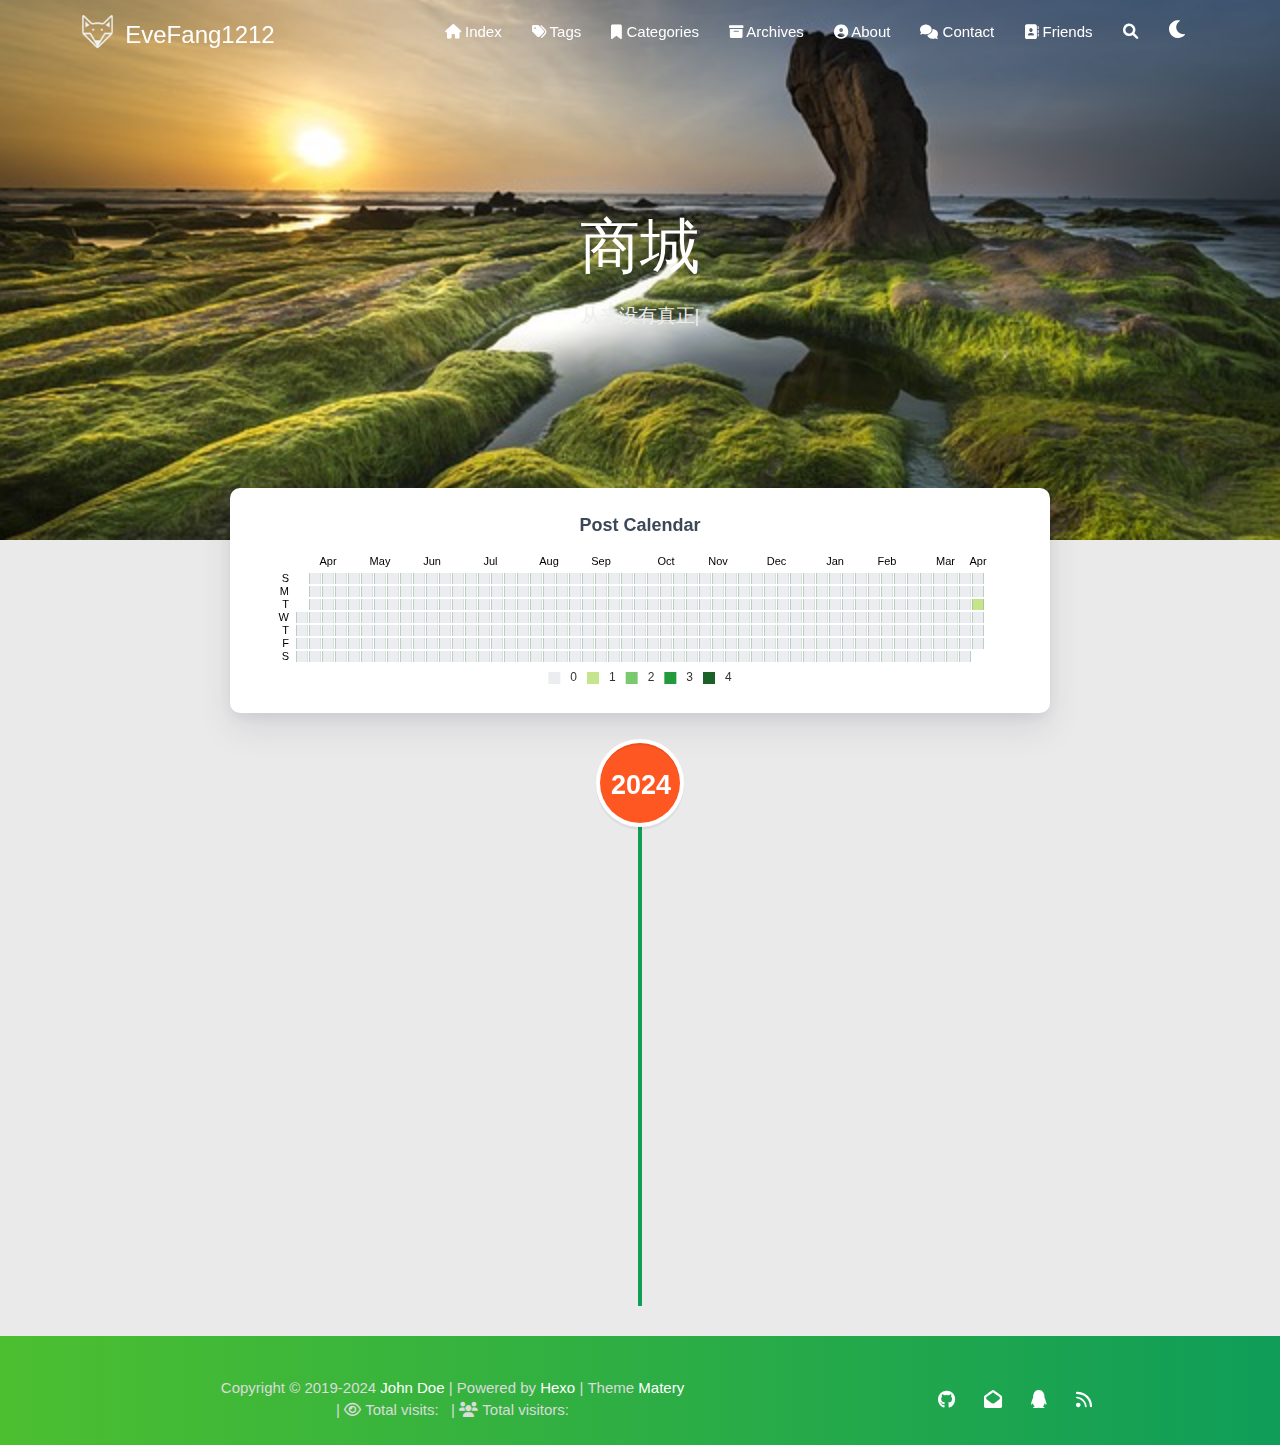
==== commit f97be4ba: "Site updated: 2024-04-05 15:58:22" ====
--- a/archives/index.html
+++ b/archives/index.html
@@ -436,7 +436,7 @@
         },
         calendar: [{
             left: 'center',
-            range: ["2023-04-02", "2024-04-02"],
+            range: ["2023-04-05", "2024-04-05"],
             cellSize: [13, 13],
             splitLine: {
                 show: false
@@ -463,7 +463,7 @@
             type: 'heatmap',
             coordinateSystem: 'calendar',
             calendarIndex: 0,
-            data: [["2023-04-02", 0], ["2023-04-03", 0], ["2023-04-04", 0], ["2023-04-05", 0], ["2023-04-06", 0], ["2023-04-07", 0], ["2023-04-08", 0], ["2023-04-09", 0], ["2023-04-10", 0], ["2023-04-11", 0], ["2023-04-12", 0], ["2023-04-13", 0], ["2023-04-14", 0], ["2023-04-15", 0], ["2023-04-16", 0], ["2023-04-17", 0], ["2023-04-18", 0], ["2023-04-19", 0], ["2023-04-20", 0], ["2023-04-21", 0], ["2023-04-22", 0], ["2023-04-23", 0], ["2023-04-24", 0], ["2023-04-25", 0], ["2023-04-26", 0], ["2023-04-27", 0], ["2023-04-28", 0], ["2023-04-29", 0], ["2023-04-30", 0], ["2023-05-01", 0], ["2023-05-02", 0], ["2023-05-03", 0], ["2023-05-04", 0], ["2023-05-05", 0], ["2023-05-06", 0], ["2023-05-07", 0], ["2023-05-08", 0], ["2023-05-09", 0], ["2023-05-10", 0], ["2023-05-11", 0], ["2023-05-12", 0], ["2023-05-13", 0], ["2023-05-14", 0], ["2023-05-15", 0], ["2023-05-16", 0], ["2023-05-17", 0], ["2023-05-18", 0], ["2023-05-19", 0], ["2023-05-20", 0], ["2023-05-21", 0], ["2023-05-22", 0], ["2023-05-23", 0], ["2023-05-24", 0], ["2023-05-25", 0], ["2023-05-26", 0], ["2023-05-27", 0], ["2023-05-28", 0], ["2023-05-29", 0], ["2023-05-30", 0], ["2023-05-31", 0], ["2023-06-01", 0], ["2023-06-02", 0], ["2023-06-03", 0], ["2023-06-04", 0], ["2023-06-05", 0], ["2023-06-06", 0], ["2023-06-07", 0], ["2023-06-08", 0], ["2023-06-09", 0], ["2023-06-10", 0], ["2023-06-11", 0], ["2023-06-12", 0], ["2023-06-13", 0], ["2023-06-14", 0], ["2023-06-15", 0], ["2023-06-16", 0], ["2023-06-17", 0], ["2023-06-18", 0], ["2023-06-19", 0], ["2023-06-20", 0], ["2023-06-21", 0], ["2023-06-22", 0], ["2023-06-23", 0], ["2023-06-24", 0], ["2023-06-25", 0], ["2023-06-26", 0], ["2023-06-27", 0], ["2023-06-28", 0], ["2023-06-29", 0], ["2023-06-30", 0], ["2023-07-01", 0], ["2023-07-02", 0], ["2023-07-03", 0], ["2023-07-04", 0], ["2023-07-05", 0], ["2023-07-06", 0], ["2023-07-07", 0], ["2023-07-08", 0], ["2023-07-09", 0], ["2023-07-10", 0], ["2023-07-11", 0], ["2023-07-12", 0], ["2023-07-13", 0], ["2023-07-14", 0], ["2023-07-15", 0], ["2023-07-16", 0], ["2023-07-17", 0], ["2023-07-18", 0], ["2023-07-19", 0], ["2023-07-20", 0], ["2023-07-21", 0], ["2023-07-22", 0], ["2023-07-23", 0], ["2023-07-24", 0], ["2023-07-25", 0], ["2023-07-26", 0], ["2023-07-27", 0], ["2023-07-28", 0], ["2023-07-29", 0], ["2023-07-30", 0], ["2023-07-31", 0], ["2023-08-01", 0], ["2023-08-02", 0], ["2023-08-03", 0], ["2023-08-04", 0], ["2023-08-05", 0], ["2023-08-06", 0], ["2023-08-07", 0], ["2023-08-08", 0], ["2023-08-09", 0], ["2023-08-10", 0], ["2023-08-11", 0], ["2023-08-12", 0], ["2023-08-13", 0], ["2023-08-14", 0], ["2023-08-15", 0], ["2023-08-16", 0], ["2023-08-17", 0], ["2023-08-18", 0], ["2023-08-19", 0], ["2023-08-20", 0], ["2023-08-21", 0], ["2023-08-22", 0], ["2023-08-23", 0], ["2023-08-24", 0], ["2023-08-25", 0], ["2023-08-26", 0], ["2023-08-27", 0], ["2023-08-28", 0], ["2023-08-29", 0], ["2023-08-30", 0], ["2023-08-31", 0], ["2023-09-01", 0], ["2023-09-02", 0], ["2023-09-03", 0], ["2023-09-04", 0], ["2023-09-05", 0], ["2023-09-06", 0], ["2023-09-07", 0], ["2023-09-08", 0], ["2023-09-09", 0], ["2023-09-10", 0], ["2023-09-11", 0], ["2023-09-12", 0], ["2023-09-13", 0], ["2023-09-14", 0], ["2023-09-15", 0], ["2023-09-16", 0], ["2023-09-17", 0], ["2023-09-18", 0], ["2023-09-19", 0], ["2023-09-20", 0], ["2023-09-21", 0], ["2023-09-22", 0], ["2023-09-23", 0], ["2023-09-24", 0], ["2023-09-25", 0], ["2023-09-26", 0], ["2023-09-27", 0], ["2023-09-28", 0], ["2023-09-29", 0], ["2023-09-30", 0], ["2023-10-01", 0], ["2023-10-02", 0], ["2023-10-03", 0], ["2023-10-04", 0], ["2023-10-05", 0], ["2023-10-06", 0], ["2023-10-07", 0], ["2023-10-08", 0], ["2023-10-09", 0], ["2023-10-10", 0], ["2023-10-11", 0], ["2023-10-12", 0], ["2023-10-13", 0], ["2023-10-14", 0], ["2023-10-15", 0], ["2023-10-16", 0], ["2023-10-17", 0], ["2023-10-18", 0], ["2023-10-19", 0], ["2023-10-20", 0], ["2023-10-21", 0], ["2023-10-22", 0], ["2023-10-23", 0], ["2023-10-24", 0], ["2023-10-25", 0], ["2023-10-26", 0], ["2023-10-27", 0], ["2023-10-28", 0], ["2023-10-29", 0], ["2023-10-30", 0], ["2023-10-31", 0], ["2023-11-01", 0], ["2023-11-02", 0], ["2023-11-03", 0], ["2023-11-04", 0], ["2023-11-05", 0], ["2023-11-06", 0], ["2023-11-07", 0], ["2023-11-08", 0], ["2023-11-09", 0], ["2023-11-10", 0], ["2023-11-11", 0], ["2023-11-12", 0], ["2023-11-13", 0], ["2023-11-14", 0], ["2023-11-15", 0], ["2023-11-16", 0], ["2023-11-17", 0], ["2023-11-18", 0], ["2023-11-19", 0], ["2023-11-20", 0], ["2023-11-21", 0], ["2023-11-22", 0], ["2023-11-23", 0], ["2023-11-24", 0], ["2023-11-25", 0], ["2023-11-26", 0], ["2023-11-27", 0], ["2023-11-28", 0], ["2023-11-29", 0], ["2023-11-30", 0], ["2023-12-01", 0], ["2023-12-02", 0], ["2023-12-03", 0], ["2023-12-04", 0], ["2023-12-05", 0], ["2023-12-06", 0], ["2023-12-07", 0], ["2023-12-08", 0], ["2023-12-09", 0], ["2023-12-10", 0], ["2023-12-11", 0], ["2023-12-12", 0], ["2023-12-13", 0], ["2023-12-14", 0], ["2023-12-15", 0], ["2023-12-16", 0], ["2023-12-17", 0], ["2023-12-18", 0], ["2023-12-19", 0], ["2023-12-20", 0], ["2023-12-21", 0], ["2023-12-22", 0], ["2023-12-23", 0], ["2023-12-24", 0], ["2023-12-25", 0], ["2023-12-26", 0], ["2023-12-27", 0], ["2023-12-28", 0], ["2023-12-29", 0], ["2023-12-30", 0], ["2023-12-31", 0], ["2024-01-01", 0], ["2024-01-02", 0], ["2024-01-03", 0], ["2024-01-04", 0], ["2024-01-05", 0], ["2024-01-06", 0], ["2024-01-07", 0], ["2024-01-08", 0], ["2024-01-09", 0], ["2024-01-10", 0], ["2024-01-11", 0], ["2024-01-12", 0], ["2024-01-13", 0], ["2024-01-14", 0], ["2024-01-15", 0], ["2024-01-16", 0], ["2024-01-17", 0], ["2024-01-18", 0], ["2024-01-19", 0], ["2024-01-20", 0], ["2024-01-21", 0], ["2024-01-22", 0], ["2024-01-23", 0], ["2024-01-24", 0], ["2024-01-25", 0], ["2024-01-26", 0], ["2024-01-27", 0], ["2024-01-28", 0], ["2024-01-29", 0], ["2024-01-30", 0], ["2024-01-31", 0], ["2024-02-01", 0], ["2024-02-02", 0], ["2024-02-03", 0], ["2024-02-04", 0], ["2024-02-05", 0], ["2024-02-06", 0], ["2024-02-07", 0], ["2024-02-08", 0], ["2024-02-09", 0], ["2024-02-10", 0], ["2024-02-11", 0], ["2024-02-12", 0], ["2024-02-13", 0], ["2024-02-14", 0], ["2024-02-15", 0], ["2024-02-16", 0], ["2024-02-17", 0], ["2024-02-18", 0], ["2024-02-19", 0], ["2024-02-20", 0], ["2024-02-21", 0], ["2024-02-22", 0], ["2024-02-23", 0], ["2024-02-24", 0], ["2024-02-25", 0], ["2024-02-26", 0], ["2024-02-27", 0], ["2024-02-28", 0], ["2024-02-29", 0], ["2024-03-01", 0], ["2024-03-02", 0], ["2024-03-03", 0], ["2024-03-04", 0], ["2024-03-05", 0], ["2024-03-06", 0], ["2024-03-07", 0], ["2024-03-08", 0], ["2024-03-09", 0], ["2024-03-10", 0], ["2024-03-11", 0], ["2024-03-12", 0], ["2024-03-13", 0], ["2024-03-14", 0], ["2024-03-15", 0], ["2024-03-16", 0], ["2024-03-17", 0], ["2024-03-18", 0], ["2024-03-19", 0], ["2024-03-20", 0], ["2024-03-21", 0], ["2024-03-22", 0], ["2024-03-23", 0], ["2024-03-24", 0], ["2024-03-25", 0], ["2024-03-26", 0], ["2024-03-27", 0], ["2024-03-28", 0], ["2024-03-29", 0], ["2024-03-30", 0], ["2024-03-31", 0], ["2024-04-01", 0], ["2024-04-02", 1]]
+            data: [["2023-04-05", 0], ["2023-04-06", 0], ["2023-04-07", 0], ["2023-04-08", 0], ["2023-04-09", 0], ["2023-04-10", 0], ["2023-04-11", 0], ["2023-04-12", 0], ["2023-04-13", 0], ["2023-04-14", 0], ["2023-04-15", 0], ["2023-04-16", 0], ["2023-04-17", 0], ["2023-04-18", 0], ["2023-04-19", 0], ["2023-04-20", 0], ["2023-04-21", 0], ["2023-04-22", 0], ["2023-04-23", 0], ["2023-04-24", 0], ["2023-04-25", 0], ["2023-04-26", 0], ["2023-04-27", 0], ["2023-04-28", 0], ["2023-04-29", 0], ["2023-04-30", 0], ["2023-05-01", 0], ["2023-05-02", 0], ["2023-05-03", 0], ["2023-05-04", 0], ["2023-05-05", 0], ["2023-05-06", 0], ["2023-05-07", 0], ["2023-05-08", 0], ["2023-05-09", 0], ["2023-05-10", 0], ["2023-05-11", 0], ["2023-05-12", 0], ["2023-05-13", 0], ["2023-05-14", 0], ["2023-05-15", 0], ["2023-05-16", 0], ["2023-05-17", 0], ["2023-05-18", 0], ["2023-05-19", 0], ["2023-05-20", 0], ["2023-05-21", 0], ["2023-05-22", 0], ["2023-05-23", 0], ["2023-05-24", 0], ["2023-05-25", 0], ["2023-05-26", 0], ["2023-05-27", 0], ["2023-05-28", 0], ["2023-05-29", 0], ["2023-05-30", 0], ["2023-05-31", 0], ["2023-06-01", 0], ["2023-06-02", 0], ["2023-06-03", 0], ["2023-06-04", 0], ["2023-06-05", 0], ["2023-06-06", 0], ["2023-06-07", 0], ["2023-06-08", 0], ["2023-06-09", 0], ["2023-06-10", 0], ["2023-06-11", 0], ["2023-06-12", 0], ["2023-06-13", 0], ["2023-06-14", 0], ["2023-06-15", 0], ["2023-06-16", 0], ["2023-06-17", 0], ["2023-06-18", 0], ["2023-06-19", 0], ["2023-06-20", 0], ["2023-06-21", 0], ["2023-06-22", 0], ["2023-06-23", 0], ["2023-06-24", 0], ["2023-06-25", 0], ["2023-06-26", 0], ["2023-06-27", 0], ["2023-06-28", 0], ["2023-06-29", 0], ["2023-06-30", 0], ["2023-07-01", 0], ["2023-07-02", 0], ["2023-07-03", 0], ["2023-07-04", 0], ["2023-07-05", 0], ["2023-07-06", 0], ["2023-07-07", 0], ["2023-07-08", 0], ["2023-07-09", 0], ["2023-07-10", 0], ["2023-07-11", 0], ["2023-07-12", 0], ["2023-07-13", 0], ["2023-07-14", 0], ["2023-07-15", 0], ["2023-07-16", 0], ["2023-07-17", 0], ["2023-07-18", 0], ["2023-07-19", 0], ["2023-07-20", 0], ["2023-07-21", 0], ["2023-07-22", 0], ["2023-07-23", 0], ["2023-07-24", 0], ["2023-07-25", 0], ["2023-07-26", 0], ["2023-07-27", 0], ["2023-07-28", 0], ["2023-07-29", 0], ["2023-07-30", 0], ["2023-07-31", 0], ["2023-08-01", 0], ["2023-08-02", 0], ["2023-08-03", 0], ["2023-08-04", 0], ["2023-08-05", 0], ["2023-08-06", 0], ["2023-08-07", 0], ["2023-08-08", 0], ["2023-08-09", 0], ["2023-08-10", 0], ["2023-08-11", 0], ["2023-08-12", 0], ["2023-08-13", 0], ["2023-08-14", 0], ["2023-08-15", 0], ["2023-08-16", 0], ["2023-08-17", 0], ["2023-08-18", 0], ["2023-08-19", 0], ["2023-08-20", 0], ["2023-08-21", 0], ["2023-08-22", 0], ["2023-08-23", 0], ["2023-08-24", 0], ["2023-08-25", 0], ["2023-08-26", 0], ["2023-08-27", 0], ["2023-08-28", 0], ["2023-08-29", 0], ["2023-08-30", 0], ["2023-08-31", 0], ["2023-09-01", 0], ["2023-09-02", 0], ["2023-09-03", 0], ["2023-09-04", 0], ["2023-09-05", 0], ["2023-09-06", 0], ["2023-09-07", 0], ["2023-09-08", 0], ["2023-09-09", 0], ["2023-09-10", 0], ["2023-09-11", 0], ["2023-09-12", 0], ["2023-09-13", 0], ["2023-09-14", 0], ["2023-09-15", 0], ["2023-09-16", 0], ["2023-09-17", 0], ["2023-09-18", 0], ["2023-09-19", 0], ["2023-09-20", 0], ["2023-09-21", 0], ["2023-09-22", 0], ["2023-09-23", 0], ["2023-09-24", 0], ["2023-09-25", 0], ["2023-09-26", 0], ["2023-09-27", 0], ["2023-09-28", 0], ["2023-09-29", 0], ["2023-09-30", 0], ["2023-10-01", 0], ["2023-10-02", 0], ["2023-10-03", 0], ["2023-10-04", 0], ["2023-10-05", 0], ["2023-10-06", 0], ["2023-10-07", 0], ["2023-10-08", 0], ["2023-10-09", 0], ["2023-10-10", 0], ["2023-10-11", 0], ["2023-10-12", 0], ["2023-10-13", 0], ["2023-10-14", 0], ["2023-10-15", 0], ["2023-10-16", 0], ["2023-10-17", 0], ["2023-10-18", 0], ["2023-10-19", 0], ["2023-10-20", 0], ["2023-10-21", 0], ["2023-10-22", 0], ["2023-10-23", 0], ["2023-10-24", 0], ["2023-10-25", 0], ["2023-10-26", 0], ["2023-10-27", 0], ["2023-10-28", 0], ["2023-10-29", 0], ["2023-10-30", 0], ["2023-10-31", 0], ["2023-11-01", 0], ["2023-11-02", 0], ["2023-11-03", 0], ["2023-11-04", 0], ["2023-11-05", 0], ["2023-11-06", 0], ["2023-11-07", 0], ["2023-11-08", 0], ["2023-11-09", 0], ["2023-11-10", 0], ["2023-11-11", 0], ["2023-11-12", 0], ["2023-11-13", 0], ["2023-11-14", 0], ["2023-11-15", 0], ["2023-11-16", 0], ["2023-11-17", 0], ["2023-11-18", 0], ["2023-11-19", 0], ["2023-11-20", 0], ["2023-11-21", 0], ["2023-11-22", 0], ["2023-11-23", 0], ["2023-11-24", 0], ["2023-11-25", 0], ["2023-11-26", 0], ["2023-11-27", 0], ["2023-11-28", 0], ["2023-11-29", 0], ["2023-11-30", 0], ["2023-12-01", 0], ["2023-12-02", 0], ["2023-12-03", 0], ["2023-12-04", 0], ["2023-12-05", 0], ["2023-12-06", 0], ["2023-12-07", 0], ["2023-12-08", 0], ["2023-12-09", 0], ["2023-12-10", 0], ["2023-12-11", 0], ["2023-12-12", 0], ["2023-12-13", 0], ["2023-12-14", 0], ["2023-12-15", 0], ["2023-12-16", 0], ["2023-12-17", 0], ["2023-12-18", 0], ["2023-12-19", 0], ["2023-12-20", 0], ["2023-12-21", 0], ["2023-12-22", 0], ["2023-12-23", 0], ["2023-12-24", 0], ["2023-12-25", 0], ["2023-12-26", 0], ["2023-12-27", 0], ["2023-12-28", 0], ["2023-12-29", 0], ["2023-12-30", 0], ["2023-12-31", 0], ["2024-01-01", 0], ["2024-01-02", 0], ["2024-01-03", 0], ["2024-01-04", 0], ["2024-01-05", 0], ["2024-01-06", 0], ["2024-01-07", 0], ["2024-01-08", 0], ["2024-01-09", 0], ["2024-01-10", 0], ["2024-01-11", 0], ["2024-01-12", 0], ["2024-01-13", 0], ["2024-01-14", 0], ["2024-01-15", 0], ["2024-01-16", 0], ["2024-01-17", 0], ["2024-01-18", 0], ["2024-01-19", 0], ["2024-01-20", 0], ["2024-01-21", 0], ["2024-01-22", 0], ["2024-01-23", 0], ["2024-01-24", 0], ["2024-01-25", 0], ["2024-01-26", 0], ["2024-01-27", 0], ["2024-01-28", 0], ["2024-01-29", 0], ["2024-01-30", 0], ["2024-01-31", 0], ["2024-02-01", 0], ["2024-02-02", 0], ["2024-02-03", 0], ["2024-02-04", 0], ["2024-02-05", 0], ["2024-02-06", 0], ["2024-02-07", 0], ["2024-02-08", 0], ["2024-02-09", 0], ["2024-02-10", 0], ["2024-02-11", 0], ["2024-02-12", 0], ["2024-02-13", 0], ["2024-02-14", 0], ["2024-02-15", 0], ["2024-02-16", 0], ["2024-02-17", 0], ["2024-02-18", 0], ["2024-02-19", 0], ["2024-02-20", 0], ["2024-02-21", 0], ["2024-02-22", 0], ["2024-02-23", 0], ["2024-02-24", 0], ["2024-02-25", 0], ["2024-02-26", 0], ["2024-02-27", 0], ["2024-02-28", 0], ["2024-02-29", 0], ["2024-03-01", 0], ["2024-03-02", 0], ["2024-03-03", 0], ["2024-03-04", 0], ["2024-03-05", 0], ["2024-03-06", 0], ["2024-03-07", 0], ["2024-03-08", 0], ["2024-03-09", 0], ["2024-03-10", 0], ["2024-03-11", 0], ["2024-03-12", 0], ["2024-03-13", 0], ["2024-03-14", 0], ["2024-03-15", 0], ["2024-03-16", 0], ["2024-03-17", 0], ["2024-03-18", 0], ["2024-03-19", 0], ["2024-03-20", 0], ["2024-03-21", 0], ["2024-03-22", 0], ["2024-03-23", 0], ["2024-03-24", 0], ["2024-03-25", 0], ["2024-03-26", 0], ["2024-03-27", 0], ["2024-03-28", 0], ["2024-03-29", 0], ["2024-03-30", 0], ["2024-03-31", 0], ["2024-04-01", 0], ["2024-04-02", 1], ["2024-04-03", 0], ["2024-04-04", 0], ["2024-04-05", 0]]
         }]
 
     };
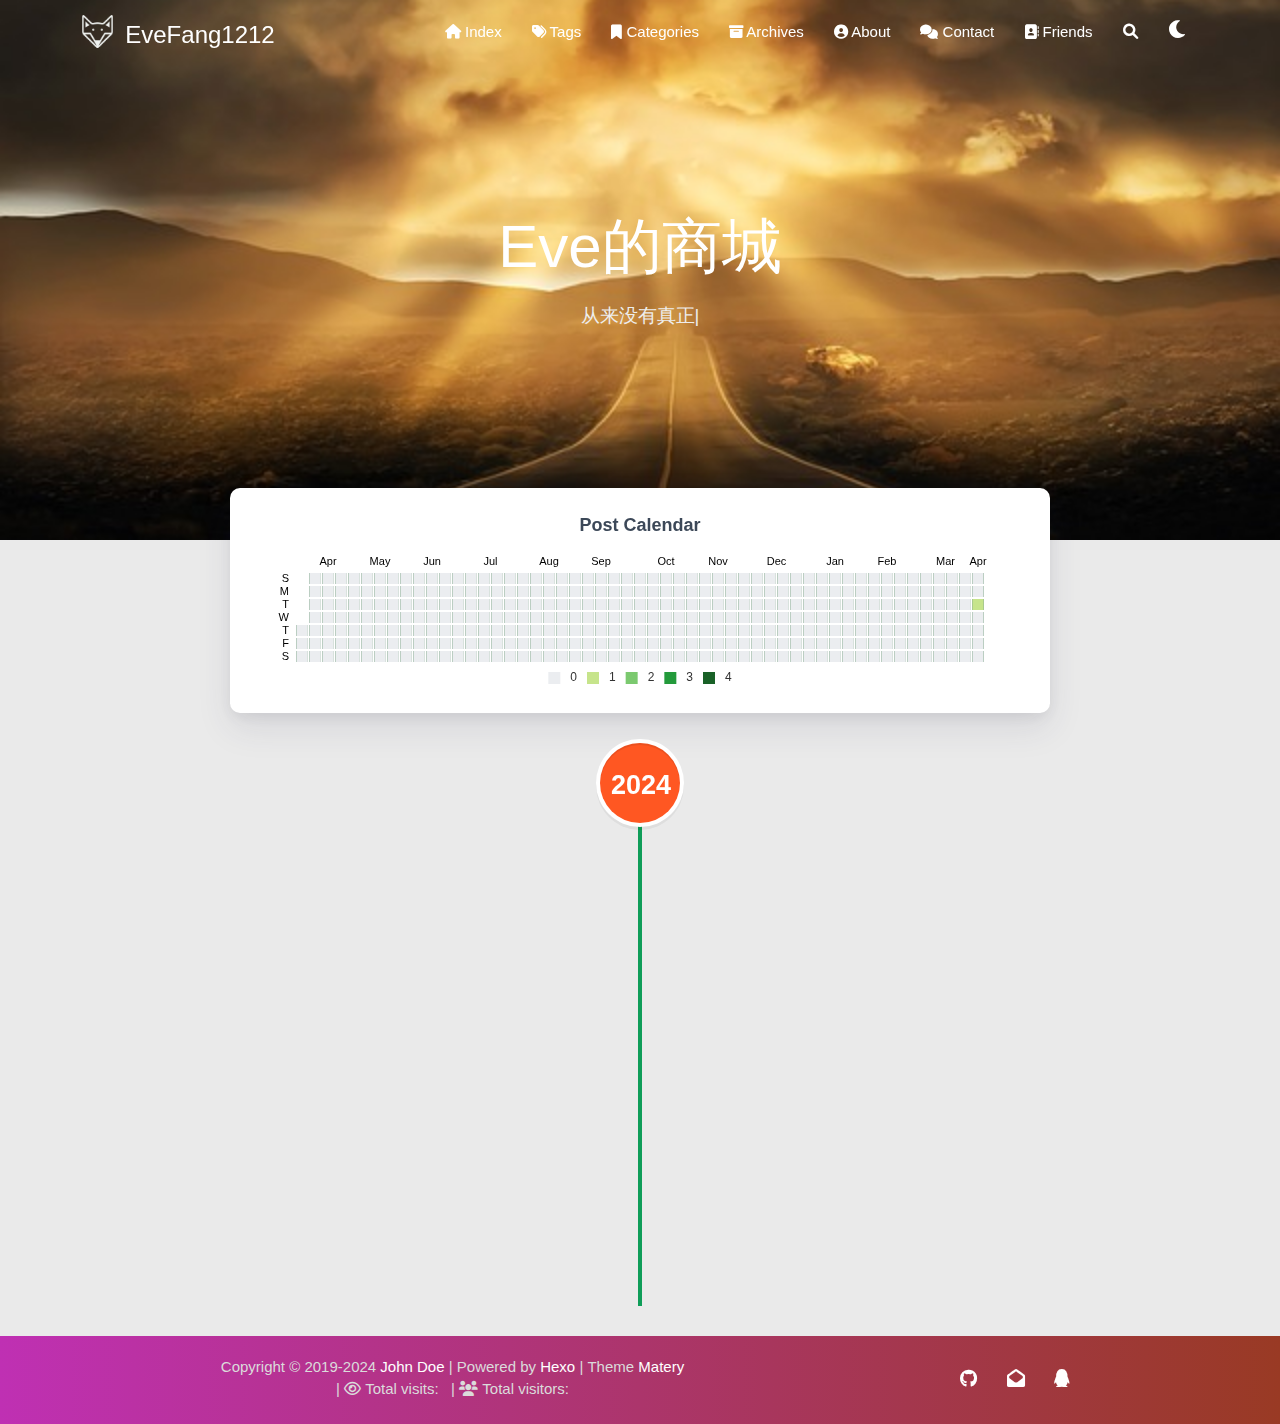
==== commit 5c309ae3: "Site updated: 2024-04-06 12:32:18" ====
--- a/archives/index.html
+++ b/archives/index.html
@@ -256,75 +256,12 @@
         </li>
         
         
-        <li><div class="divider"></div></li>
-        <li>
-            <a href="https://github.com/blinkfox/hexo-theme-matery" class="waves-effect waves-light" target="_blank">
-                <i class="fab fa-github-square fa-fw"></i>Fork Me
-            </a>
-        </li>
-        
     </ul>
 </div>
 
 
         </div>
 
-        
-            <style>
-    .nav-transparent .github-corner {
-        display: none !important;
-    }
-
-    .github-corner {
-        position: absolute;
-        z-index: 10;
-        top: 0;
-        right: 0;
-        border: 0;
-        transform: scale(1.1);
-    }
-
-    .github-corner svg {
-        color: #0f9d58;
-        fill: #fff;
-        height: 64px;
-        width: 64px;
-    }
-
-    .github-corner:hover .octo-arm {
-        animation: a 0.56s ease-in-out;
-    }
-
-    .github-corner .octo-arm {
-        animation: none;
-    }
-
-    @keyframes a {
-        0%,
-        to {
-            transform: rotate(0);
-        }
-        20%,
-        60% {
-            transform: rotate(-25deg);
-        }
-        40%,
-        80% {
-            transform: rotate(10deg);
-        }
-    }
-</style>
-
-<a href="https://github.com/blinkfox/hexo-theme-matery" class="github-corner tooltipped hide-on-med-and-down" target="_blank"
-   data-tooltip="Fork Me" data-position="left" data-delay="50">
-    <svg viewBox="0 0 250 250" aria-hidden="true">
-        <path d="M0,0 L115,115 L130,115 L142,142 L250,250 L250,0 Z"></path>
-        <path d="M128.3,109.0 C113.8,99.7 119.0,89.6 119.0,89.6 C122.0,82.7 120.5,78.6 120.5,78.6 C119.2,72.0 123.4,76.3 123.4,76.3 C127.3,80.9 125.5,87.3 125.5,87.3 C122.9,97.6 130.6,101.9 134.4,103.2"
-              fill="currentColor" style="transform-origin: 130px 106px;" class="octo-arm"></path>
-        <path d="M115.0,115.0 C114.9,115.1 118.7,116.5 119.8,115.4 L133.7,101.6 C136.9,99.2 139.9,98.4 142.2,98.6 C133.8,88.0 127.5,74.4 143.8,58.0 C148.5,53.4 154.0,51.2 159.7,51.0 C160.3,49.4 163.2,43.6 171.4,40.1 C171.4,40.1 176.1,42.5 178.8,56.2 C183.1,58.6 187.2,61.8 190.9,65.4 C194.5,69.0 197.7,73.2 200.1,77.6 C213.8,80.2 216.3,84.9 216.3,84.9 C212.7,93.1 206.9,96.0 205.4,96.6 C205.1,102.4 203.0,107.8 198.3,112.5 C181.9,128.9 168.3,122.5 157.7,114.1 C157.9,116.9 156.7,120.9 152.7,124.9 L141.0,136.5 C139.8,137.7 141.6,141.9 141.8,141.8 Z"
-              fill="currentColor" class="octo-body"></path>
-    </svg>
-</a>
         
     </nav>
 
@@ -337,7 +274,7 @@
         <div class="brand">
             <div class="title center-align">
                 
-                商城
+                Eve的商城
                 
             </div>
 
@@ -436,7 +373,7 @@
         },
         calendar: [{
             left: 'center',
-            range: ["2023-04-05", "2024-04-05"],
+            range: ["2023-04-06", "2024-04-06"],
             cellSize: [13, 13],
             splitLine: {
                 show: false
@@ -463,7 +400,7 @@
             type: 'heatmap',
             coordinateSystem: 'calendar',
             calendarIndex: 0,
-            data: [["2023-04-05", 0], ["2023-04-06", 0], ["2023-04-07", 0], ["2023-04-08", 0], ["2023-04-09", 0], ["2023-04-10", 0], ["2023-04-11", 0], ["2023-04-12", 0], ["2023-04-13", 0], ["2023-04-14", 0], ["2023-04-15", 0], ["2023-04-16", 0], ["2023-04-17", 0], ["2023-04-18", 0], ["2023-04-19", 0], ["2023-04-20", 0], ["2023-04-21", 0], ["2023-04-22", 0], ["2023-04-23", 0], ["2023-04-24", 0], ["2023-04-25", 0], ["2023-04-26", 0], ["2023-04-27", 0], ["2023-04-28", 0], ["2023-04-29", 0], ["2023-04-30", 0], ["2023-05-01", 0], ["2023-05-02", 0], ["2023-05-03", 0], ["2023-05-04", 0], ["2023-05-05", 0], ["2023-05-06", 0], ["2023-05-07", 0], ["2023-05-08", 0], ["2023-05-09", 0], ["2023-05-10", 0], ["2023-05-11", 0], ["2023-05-12", 0], ["2023-05-13", 0], ["2023-05-14", 0], ["2023-05-15", 0], ["2023-05-16", 0], ["2023-05-17", 0], ["2023-05-18", 0], ["2023-05-19", 0], ["2023-05-20", 0], ["2023-05-21", 0], ["2023-05-22", 0], ["2023-05-23", 0], ["2023-05-24", 0], ["2023-05-25", 0], ["2023-05-26", 0], ["2023-05-27", 0], ["2023-05-28", 0], ["2023-05-29", 0], ["2023-05-30", 0], ["2023-05-31", 0], ["2023-06-01", 0], ["2023-06-02", 0], ["2023-06-03", 0], ["2023-06-04", 0], ["2023-06-05", 0], ["2023-06-06", 0], ["2023-06-07", 0], ["2023-06-08", 0], ["2023-06-09", 0], ["2023-06-10", 0], ["2023-06-11", 0], ["2023-06-12", 0], ["2023-06-13", 0], ["2023-06-14", 0], ["2023-06-15", 0], ["2023-06-16", 0], ["2023-06-17", 0], ["2023-06-18", 0], ["2023-06-19", 0], ["2023-06-20", 0], ["2023-06-21", 0], ["2023-06-22", 0], ["2023-06-23", 0], ["2023-06-24", 0], ["2023-06-25", 0], ["2023-06-26", 0], ["2023-06-27", 0], ["2023-06-28", 0], ["2023-06-29", 0], ["2023-06-30", 0], ["2023-07-01", 0], ["2023-07-02", 0], ["2023-07-03", 0], ["2023-07-04", 0], ["2023-07-05", 0], ["2023-07-06", 0], ["2023-07-07", 0], ["2023-07-08", 0], ["2023-07-09", 0], ["2023-07-10", 0], ["2023-07-11", 0], ["2023-07-12", 0], ["2023-07-13", 0], ["2023-07-14", 0], ["2023-07-15", 0], ["2023-07-16", 0], ["2023-07-17", 0], ["2023-07-18", 0], ["2023-07-19", 0], ["2023-07-20", 0], ["2023-07-21", 0], ["2023-07-22", 0], ["2023-07-23", 0], ["2023-07-24", 0], ["2023-07-25", 0], ["2023-07-26", 0], ["2023-07-27", 0], ["2023-07-28", 0], ["2023-07-29", 0], ["2023-07-30", 0], ["2023-07-31", 0], ["2023-08-01", 0], ["2023-08-02", 0], ["2023-08-03", 0], ["2023-08-04", 0], ["2023-08-05", 0], ["2023-08-06", 0], ["2023-08-07", 0], ["2023-08-08", 0], ["2023-08-09", 0], ["2023-08-10", 0], ["2023-08-11", 0], ["2023-08-12", 0], ["2023-08-13", 0], ["2023-08-14", 0], ["2023-08-15", 0], ["2023-08-16", 0], ["2023-08-17", 0], ["2023-08-18", 0], ["2023-08-19", 0], ["2023-08-20", 0], ["2023-08-21", 0], ["2023-08-22", 0], ["2023-08-23", 0], ["2023-08-24", 0], ["2023-08-25", 0], ["2023-08-26", 0], ["2023-08-27", 0], ["2023-08-28", 0], ["2023-08-29", 0], ["2023-08-30", 0], ["2023-08-31", 0], ["2023-09-01", 0], ["2023-09-02", 0], ["2023-09-03", 0], ["2023-09-04", 0], ["2023-09-05", 0], ["2023-09-06", 0], ["2023-09-07", 0], ["2023-09-08", 0], ["2023-09-09", 0], ["2023-09-10", 0], ["2023-09-11", 0], ["2023-09-12", 0], ["2023-09-13", 0], ["2023-09-14", 0], ["2023-09-15", 0], ["2023-09-16", 0], ["2023-09-17", 0], ["2023-09-18", 0], ["2023-09-19", 0], ["2023-09-20", 0], ["2023-09-21", 0], ["2023-09-22", 0], ["2023-09-23", 0], ["2023-09-24", 0], ["2023-09-25", 0], ["2023-09-26", 0], ["2023-09-27", 0], ["2023-09-28", 0], ["2023-09-29", 0], ["2023-09-30", 0], ["2023-10-01", 0], ["2023-10-02", 0], ["2023-10-03", 0], ["2023-10-04", 0], ["2023-10-05", 0], ["2023-10-06", 0], ["2023-10-07", 0], ["2023-10-08", 0], ["2023-10-09", 0], ["2023-10-10", 0], ["2023-10-11", 0], ["2023-10-12", 0], ["2023-10-13", 0], ["2023-10-14", 0], ["2023-10-15", 0], ["2023-10-16", 0], ["2023-10-17", 0], ["2023-10-18", 0], ["2023-10-19", 0], ["2023-10-20", 0], ["2023-10-21", 0], ["2023-10-22", 0], ["2023-10-23", 0], ["2023-10-24", 0], ["2023-10-25", 0], ["2023-10-26", 0], ["2023-10-27", 0], ["2023-10-28", 0], ["2023-10-29", 0], ["2023-10-30", 0], ["2023-10-31", 0], ["2023-11-01", 0], ["2023-11-02", 0], ["2023-11-03", 0], ["2023-11-04", 0], ["2023-11-05", 0], ["2023-11-06", 0], ["2023-11-07", 0], ["2023-11-08", 0], ["2023-11-09", 0], ["2023-11-10", 0], ["2023-11-11", 0], ["2023-11-12", 0], ["2023-11-13", 0], ["2023-11-14", 0], ["2023-11-15", 0], ["2023-11-16", 0], ["2023-11-17", 0], ["2023-11-18", 0], ["2023-11-19", 0], ["2023-11-20", 0], ["2023-11-21", 0], ["2023-11-22", 0], ["2023-11-23", 0], ["2023-11-24", 0], ["2023-11-25", 0], ["2023-11-26", 0], ["2023-11-27", 0], ["2023-11-28", 0], ["2023-11-29", 0], ["2023-11-30", 0], ["2023-12-01", 0], ["2023-12-02", 0], ["2023-12-03", 0], ["2023-12-04", 0], ["2023-12-05", 0], ["2023-12-06", 0], ["2023-12-07", 0], ["2023-12-08", 0], ["2023-12-09", 0], ["2023-12-10", 0], ["2023-12-11", 0], ["2023-12-12", 0], ["2023-12-13", 0], ["2023-12-14", 0], ["2023-12-15", 0], ["2023-12-16", 0], ["2023-12-17", 0], ["2023-12-18", 0], ["2023-12-19", 0], ["2023-12-20", 0], ["2023-12-21", 0], ["2023-12-22", 0], ["2023-12-23", 0], ["2023-12-24", 0], ["2023-12-25", 0], ["2023-12-26", 0], ["2023-12-27", 0], ["2023-12-28", 0], ["2023-12-29", 0], ["2023-12-30", 0], ["2023-12-31", 0], ["2024-01-01", 0], ["2024-01-02", 0], ["2024-01-03", 0], ["2024-01-04", 0], ["2024-01-05", 0], ["2024-01-06", 0], ["2024-01-07", 0], ["2024-01-08", 0], ["2024-01-09", 0], ["2024-01-10", 0], ["2024-01-11", 0], ["2024-01-12", 0], ["2024-01-13", 0], ["2024-01-14", 0], ["2024-01-15", 0], ["2024-01-16", 0], ["2024-01-17", 0], ["2024-01-18", 0], ["2024-01-19", 0], ["2024-01-20", 0], ["2024-01-21", 0], ["2024-01-22", 0], ["2024-01-23", 0], ["2024-01-24", 0], ["2024-01-25", 0], ["2024-01-26", 0], ["2024-01-27", 0], ["2024-01-28", 0], ["2024-01-29", 0], ["2024-01-30", 0], ["2024-01-31", 0], ["2024-02-01", 0], ["2024-02-02", 0], ["2024-02-03", 0], ["2024-02-04", 0], ["2024-02-05", 0], ["2024-02-06", 0], ["2024-02-07", 0], ["2024-02-08", 0], ["2024-02-09", 0], ["2024-02-10", 0], ["2024-02-11", 0], ["2024-02-12", 0], ["2024-02-13", 0], ["2024-02-14", 0], ["2024-02-15", 0], ["2024-02-16", 0], ["2024-02-17", 0], ["2024-02-18", 0], ["2024-02-19", 0], ["2024-02-20", 0], ["2024-02-21", 0], ["2024-02-22", 0], ["2024-02-23", 0], ["2024-02-24", 0], ["2024-02-25", 0], ["2024-02-26", 0], ["2024-02-27", 0], ["2024-02-28", 0], ["2024-02-29", 0], ["2024-03-01", 0], ["2024-03-02", 0], ["2024-03-03", 0], ["2024-03-04", 0], ["2024-03-05", 0], ["2024-03-06", 0], ["2024-03-07", 0], ["2024-03-08", 0], ["2024-03-09", 0], ["2024-03-10", 0], ["2024-03-11", 0], ["2024-03-12", 0], ["2024-03-13", 0], ["2024-03-14", 0], ["2024-03-15", 0], ["2024-03-16", 0], ["2024-03-17", 0], ["2024-03-18", 0], ["2024-03-19", 0], ["2024-03-20", 0], ["2024-03-21", 0], ["2024-03-22", 0], ["2024-03-23", 0], ["2024-03-24", 0], ["2024-03-25", 0], ["2024-03-26", 0], ["2024-03-27", 0], ["2024-03-28", 0], ["2024-03-29", 0], ["2024-03-30", 0], ["2024-03-31", 0], ["2024-04-01", 0], ["2024-04-02", 1], ["2024-04-03", 0], ["2024-04-04", 0], ["2024-04-05", 0]]
+            data: [["2023-04-06", 0], ["2023-04-07", 0], ["2023-04-08", 0], ["2023-04-09", 0], ["2023-04-10", 0], ["2023-04-11", 0], ["2023-04-12", 0], ["2023-04-13", 0], ["2023-04-14", 0], ["2023-04-15", 0], ["2023-04-16", 0], ["2023-04-17", 0], ["2023-04-18", 0], ["2023-04-19", 0], ["2023-04-20", 0], ["2023-04-21", 0], ["2023-04-22", 0], ["2023-04-23", 0], ["2023-04-24", 0], ["2023-04-25", 0], ["2023-04-26", 0], ["2023-04-27", 0], ["2023-04-28", 0], ["2023-04-29", 0], ["2023-04-30", 0], ["2023-05-01", 0], ["2023-05-02", 0], ["2023-05-03", 0], ["2023-05-04", 0], ["2023-05-05", 0], ["2023-05-06", 0], ["2023-05-07", 0], ["2023-05-08", 0], ["2023-05-09", 0], ["2023-05-10", 0], ["2023-05-11", 0], ["2023-05-12", 0], ["2023-05-13", 0], ["2023-05-14", 0], ["2023-05-15", 0], ["2023-05-16", 0], ["2023-05-17", 0], ["2023-05-18", 0], ["2023-05-19", 0], ["2023-05-20", 0], ["2023-05-21", 0], ["2023-05-22", 0], ["2023-05-23", 0], ["2023-05-24", 0], ["2023-05-25", 0], ["2023-05-26", 0], ["2023-05-27", 0], ["2023-05-28", 0], ["2023-05-29", 0], ["2023-05-30", 0], ["2023-05-31", 0], ["2023-06-01", 0], ["2023-06-02", 0], ["2023-06-03", 0], ["2023-06-04", 0], ["2023-06-05", 0], ["2023-06-06", 0], ["2023-06-07", 0], ["2023-06-08", 0], ["2023-06-09", 0], ["2023-06-10", 0], ["2023-06-11", 0], ["2023-06-12", 0], ["2023-06-13", 0], ["2023-06-14", 0], ["2023-06-15", 0], ["2023-06-16", 0], ["2023-06-17", 0], ["2023-06-18", 0], ["2023-06-19", 0], ["2023-06-20", 0], ["2023-06-21", 0], ["2023-06-22", 0], ["2023-06-23", 0], ["2023-06-24", 0], ["2023-06-25", 0], ["2023-06-26", 0], ["2023-06-27", 0], ["2023-06-28", 0], ["2023-06-29", 0], ["2023-06-30", 0], ["2023-07-01", 0], ["2023-07-02", 0], ["2023-07-03", 0], ["2023-07-04", 0], ["2023-07-05", 0], ["2023-07-06", 0], ["2023-07-07", 0], ["2023-07-08", 0], ["2023-07-09", 0], ["2023-07-10", 0], ["2023-07-11", 0], ["2023-07-12", 0], ["2023-07-13", 0], ["2023-07-14", 0], ["2023-07-15", 0], ["2023-07-16", 0], ["2023-07-17", 0], ["2023-07-18", 0], ["2023-07-19", 0], ["2023-07-20", 0], ["2023-07-21", 0], ["2023-07-22", 0], ["2023-07-23", 0], ["2023-07-24", 0], ["2023-07-25", 0], ["2023-07-26", 0], ["2023-07-27", 0], ["2023-07-28", 0], ["2023-07-29", 0], ["2023-07-30", 0], ["2023-07-31", 0], ["2023-08-01", 0], ["2023-08-02", 0], ["2023-08-03", 0], ["2023-08-04", 0], ["2023-08-05", 0], ["2023-08-06", 0], ["2023-08-07", 0], ["2023-08-08", 0], ["2023-08-09", 0], ["2023-08-10", 0], ["2023-08-11", 0], ["2023-08-12", 0], ["2023-08-13", 0], ["2023-08-14", 0], ["2023-08-15", 0], ["2023-08-16", 0], ["2023-08-17", 0], ["2023-08-18", 0], ["2023-08-19", 0], ["2023-08-20", 0], ["2023-08-21", 0], ["2023-08-22", 0], ["2023-08-23", 0], ["2023-08-24", 0], ["2023-08-25", 0], ["2023-08-26", 0], ["2023-08-27", 0], ["2023-08-28", 0], ["2023-08-29", 0], ["2023-08-30", 0], ["2023-08-31", 0], ["2023-09-01", 0], ["2023-09-02", 0], ["2023-09-03", 0], ["2023-09-04", 0], ["2023-09-05", 0], ["2023-09-06", 0], ["2023-09-07", 0], ["2023-09-08", 0], ["2023-09-09", 0], ["2023-09-10", 0], ["2023-09-11", 0], ["2023-09-12", 0], ["2023-09-13", 0], ["2023-09-14", 0], ["2023-09-15", 0], ["2023-09-16", 0], ["2023-09-17", 0], ["2023-09-18", 0], ["2023-09-19", 0], ["2023-09-20", 0], ["2023-09-21", 0], ["2023-09-22", 0], ["2023-09-23", 0], ["2023-09-24", 0], ["2023-09-25", 0], ["2023-09-26", 0], ["2023-09-27", 0], ["2023-09-28", 0], ["2023-09-29", 0], ["2023-09-30", 0], ["2023-10-01", 0], ["2023-10-02", 0], ["2023-10-03", 0], ["2023-10-04", 0], ["2023-10-05", 0], ["2023-10-06", 0], ["2023-10-07", 0], ["2023-10-08", 0], ["2023-10-09", 0], ["2023-10-10", 0], ["2023-10-11", 0], ["2023-10-12", 0], ["2023-10-13", 0], ["2023-10-14", 0], ["2023-10-15", 0], ["2023-10-16", 0], ["2023-10-17", 0], ["2023-10-18", 0], ["2023-10-19", 0], ["2023-10-20", 0], ["2023-10-21", 0], ["2023-10-22", 0], ["2023-10-23", 0], ["2023-10-24", 0], ["2023-10-25", 0], ["2023-10-26", 0], ["2023-10-27", 0], ["2023-10-28", 0], ["2023-10-29", 0], ["2023-10-30", 0], ["2023-10-31", 0], ["2023-11-01", 0], ["2023-11-02", 0], ["2023-11-03", 0], ["2023-11-04", 0], ["2023-11-05", 0], ["2023-11-06", 0], ["2023-11-07", 0], ["2023-11-08", 0], ["2023-11-09", 0], ["2023-11-10", 0], ["2023-11-11", 0], ["2023-11-12", 0], ["2023-11-13", 0], ["2023-11-14", 0], ["2023-11-15", 0], ["2023-11-16", 0], ["2023-11-17", 0], ["2023-11-18", 0], ["2023-11-19", 0], ["2023-11-20", 0], ["2023-11-21", 0], ["2023-11-22", 0], ["2023-11-23", 0], ["2023-11-24", 0], ["2023-11-25", 0], ["2023-11-26", 0], ["2023-11-27", 0], ["2023-11-28", 0], ["2023-11-29", 0], ["2023-11-30", 0], ["2023-12-01", 0], ["2023-12-02", 0], ["2023-12-03", 0], ["2023-12-04", 0], ["2023-12-05", 0], ["2023-12-06", 0], ["2023-12-07", 0], ["2023-12-08", 0], ["2023-12-09", 0], ["2023-12-10", 0], ["2023-12-11", 0], ["2023-12-12", 0], ["2023-12-13", 0], ["2023-12-14", 0], ["2023-12-15", 0], ["2023-12-16", 0], ["2023-12-17", 0], ["2023-12-18", 0], ["2023-12-19", 0], ["2023-12-20", 0], ["2023-12-21", 0], ["2023-12-22", 0], ["2023-12-23", 0], ["2023-12-24", 0], ["2023-12-25", 0], ["2023-12-26", 0], ["2023-12-27", 0], ["2023-12-28", 0], ["2023-12-29", 0], ["2023-12-30", 0], ["2023-12-31", 0], ["2024-01-01", 0], ["2024-01-02", 0], ["2024-01-03", 0], ["2024-01-04", 0], ["2024-01-05", 0], ["2024-01-06", 0], ["2024-01-07", 0], ["2024-01-08", 0], ["2024-01-09", 0], ["2024-01-10", 0], ["2024-01-11", 0], ["2024-01-12", 0], ["2024-01-13", 0], ["2024-01-14", 0], ["2024-01-15", 0], ["2024-01-16", 0], ["2024-01-17", 0], ["2024-01-18", 0], ["2024-01-19", 0], ["2024-01-20", 0], ["2024-01-21", 0], ["2024-01-22", 0], ["2024-01-23", 0], ["2024-01-24", 0], ["2024-01-25", 0], ["2024-01-26", 0], ["2024-01-27", 0], ["2024-01-28", 0], ["2024-01-29", 0], ["2024-01-30", 0], ["2024-01-31", 0], ["2024-02-01", 0], ["2024-02-02", 0], ["2024-02-03", 0], ["2024-02-04", 0], ["2024-02-05", 0], ["2024-02-06", 0], ["2024-02-07", 0], ["2024-02-08", 0], ["2024-02-09", 0], ["2024-02-10", 0], ["2024-02-11", 0], ["2024-02-12", 0], ["2024-02-13", 0], ["2024-02-14", 0], ["2024-02-15", 0], ["2024-02-16", 0], ["2024-02-17", 0], ["2024-02-18", 0], ["2024-02-19", 0], ["2024-02-20", 0], ["2024-02-21", 0], ["2024-02-22", 0], ["2024-02-23", 0], ["2024-02-24", 0], ["2024-02-25", 0], ["2024-02-26", 0], ["2024-02-27", 0], ["2024-02-28", 0], ["2024-02-29", 0], ["2024-03-01", 0], ["2024-03-02", 0], ["2024-03-03", 0], ["2024-03-04", 0], ["2024-03-05", 0], ["2024-03-06", 0], ["2024-03-07", 0], ["2024-03-08", 0], ["2024-03-09", 0], ["2024-03-10", 0], ["2024-03-11", 0], ["2024-03-12", 0], ["2024-03-13", 0], ["2024-03-14", 0], ["2024-03-15", 0], ["2024-03-16", 0], ["2024-03-17", 0], ["2024-03-18", 0], ["2024-03-19", 0], ["2024-03-20", 0], ["2024-03-21", 0], ["2024-03-22", 0], ["2024-03-23", 0], ["2024-03-24", 0], ["2024-03-25", 0], ["2024-03-26", 0], ["2024-03-27", 0], ["2024-03-28", 0], ["2024-03-29", 0], ["2024-03-30", 0], ["2024-03-31", 0], ["2024-04-01", 0], ["2024-04-02", 1], ["2024-04-03", 0], ["2024-04-04", 0], ["2024-04-05", 0], ["2024-04-06", 0]]
         }]
 
     };
@@ -545,60 +482,6 @@
 
     <footer class="page-footer bg-color">
     
-        <link rel="stylesheet" href="/libs/aplayer/APlayer.min.css">
-<style>
-    .aplayer .aplayer-lrc p {
-        
-        display: none;
-        
-        font-size: 12px;
-        font-weight: 700;
-        line-height: 16px !important;
-    }
-
-    .aplayer .aplayer-lrc p.aplayer-lrc-current {
-        
-        display: none;
-        
-        font-size: 15px;
-        color: #42b983;
-    }
-
-    
-    .aplayer.aplayer-fixed.aplayer-narrow .aplayer-body {
-        left: -66px !important;
-    }
-
-    .aplayer.aplayer-fixed.aplayer-narrow .aplayer-body:hover {
-        left: 0px !important;
-    }
-
-    
-</style>
-<div class="">
-    
-    <div class="row">
-        <meting-js class="col l8 offset-l2 m10 offset-m1 s12"
-                   server="netease"
-                   type="playlist"
-                   id="503838841"
-                   fixed='true'
-                   autoplay='false'
-                   theme='#42b983'
-                   loop='all'
-                   order='random'
-                   preload='auto'
-                   volume='0.7'
-                   list-folded='true'
-        >
-        </meting-js>
-    </div>
-</div>
-
-<script src="/libs/aplayer/APlayer.min.js"></script>
-<script src="/libs/aplayer/Meting.min.js"></script>
-
-    
 
     <div class="container row center-align"
          style="margin-bottom: 0px !important;">
@@ -662,10 +545,6 @@
 
 
 
-
-    <a href="/atom.xml" class="tooltipped" target="_blank" data-tooltip="RSS 订阅" data-position="top" data-delay="50">
-        <i class="fas fa-rss"></i>
-    </a>
 
 </div>
     </div>
--- a/css/matery.css
+++ b/css/matery.css
@@ -241,7 +241,8 @@
 }
 
 .bg-color {
-    background-image: linear-gradient(to right, #4cbf30 0%, #0f9d58 100%);
+    /* background-image: linear-gradient(to right, #4cbf30 0%, #0f9d58 100%); */
+    background-image: linear-gradient(to right, #bf30b3 0%, #993a24 100%);
 }
 
 .text-color {
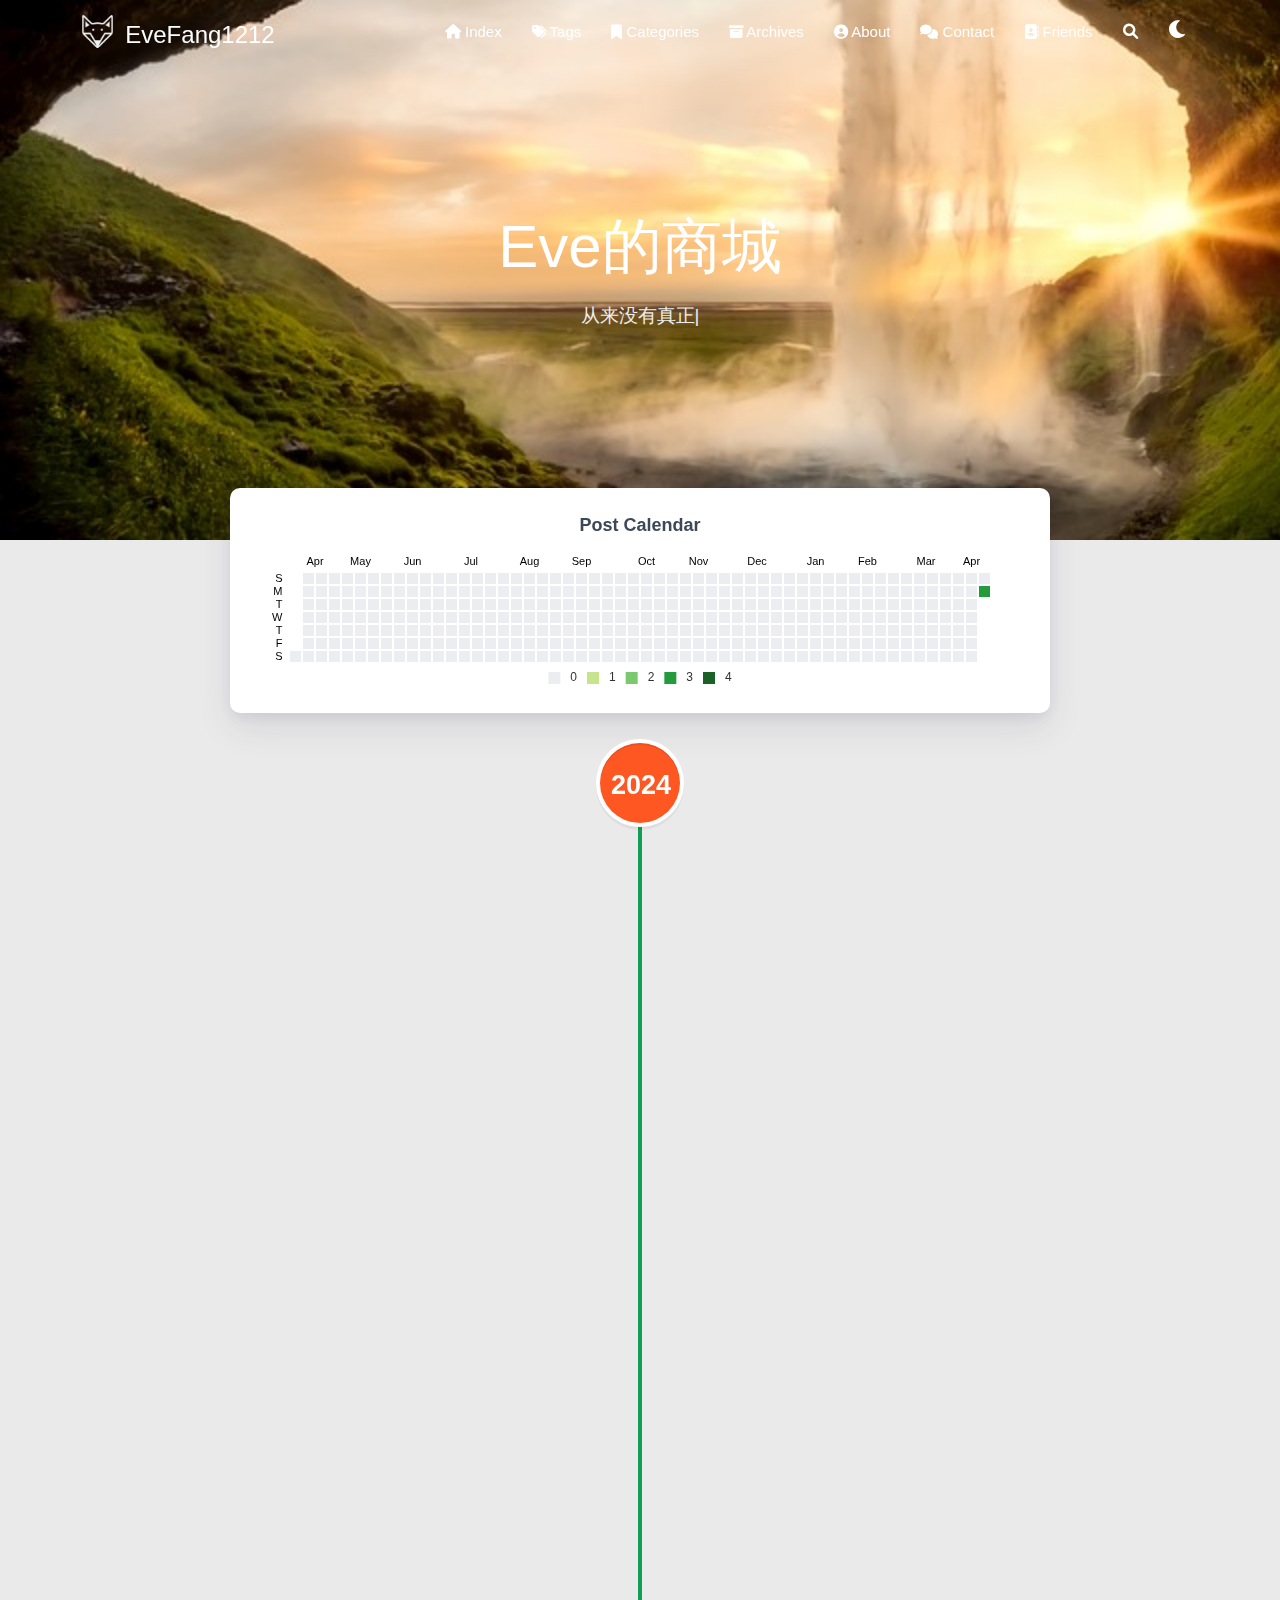
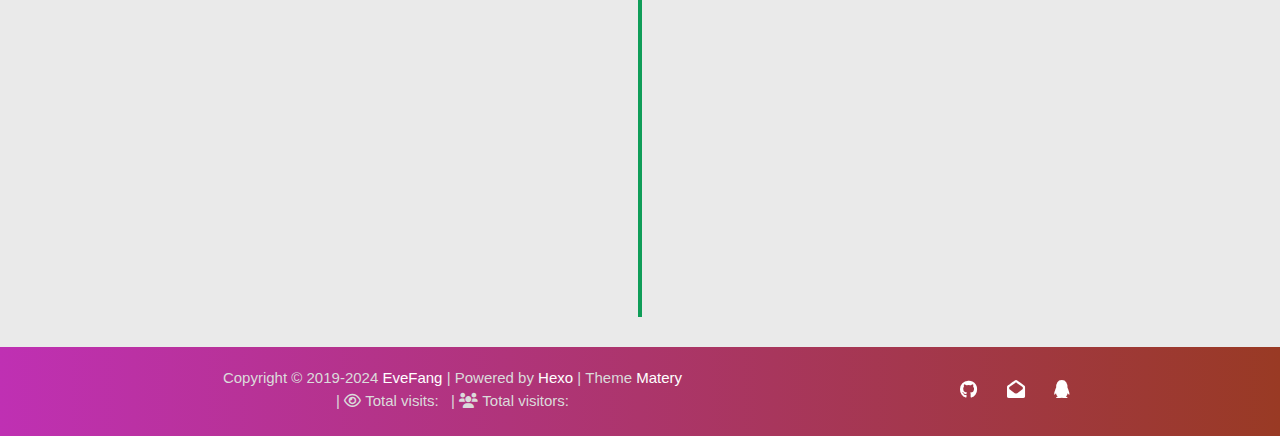
==== commit c45a8a71: "Site updated: 2024-04-15 22:15:30" ====
--- a/archives/index.html
+++ b/archives/index.html
@@ -45,14 +45,12 @@
 
 
     
-        <link rel="stylesheet" type="text/css" href="/css/reward.css">
-    
 
 
 
     <script src="/libs/jquery/jquery-3.6.0.min.js"></script>
 
-<meta name="generator" content="Hexo 7.1.1"></head>
+</head>
 
 
 <body>
@@ -373,7 +371,7 @@
         },
         calendar: [{
             left: 'center',
-            range: ["2023-04-06", "2024-04-06"],
+            range: ["2023-04-15", "2024-04-15"],
             cellSize: [13, 13],
             splitLine: {
                 show: false
@@ -400,7 +398,7 @@
             type: 'heatmap',
             coordinateSystem: 'calendar',
             calendarIndex: 0,
-            data: [["2023-04-06", 0], ["2023-04-07", 0], ["2023-04-08", 0], ["2023-04-09", 0], ["2023-04-10", 0], ["2023-04-11", 0], ["2023-04-12", 0], ["2023-04-13", 0], ["2023-04-14", 0], ["2023-04-15", 0], ["2023-04-16", 0], ["2023-04-17", 0], ["2023-04-18", 0], ["2023-04-19", 0], ["2023-04-20", 0], ["2023-04-21", 0], ["2023-04-22", 0], ["2023-04-23", 0], ["2023-04-24", 0], ["2023-04-25", 0], ["2023-04-26", 0], ["2023-04-27", 0], ["2023-04-28", 0], ["2023-04-29", 0], ["2023-04-30", 0], ["2023-05-01", 0], ["2023-05-02", 0], ["2023-05-03", 0], ["2023-05-04", 0], ["2023-05-05", 0], ["2023-05-06", 0], ["2023-05-07", 0], ["2023-05-08", 0], ["2023-05-09", 0], ["2023-05-10", 0], ["2023-05-11", 0], ["2023-05-12", 0], ["2023-05-13", 0], ["2023-05-14", 0], ["2023-05-15", 0], ["2023-05-16", 0], ["2023-05-17", 0], ["2023-05-18", 0], ["2023-05-19", 0], ["2023-05-20", 0], ["2023-05-21", 0], ["2023-05-22", 0], ["2023-05-23", 0], ["2023-05-24", 0], ["2023-05-25", 0], ["2023-05-26", 0], ["2023-05-27", 0], ["2023-05-28", 0], ["2023-05-29", 0], ["2023-05-30", 0], ["2023-05-31", 0], ["2023-06-01", 0], ["2023-06-02", 0], ["2023-06-03", 0], ["2023-06-04", 0], ["2023-06-05", 0], ["2023-06-06", 0], ["2023-06-07", 0], ["2023-06-08", 0], ["2023-06-09", 0], ["2023-06-10", 0], ["2023-06-11", 0], ["2023-06-12", 0], ["2023-06-13", 0], ["2023-06-14", 0], ["2023-06-15", 0], ["2023-06-16", 0], ["2023-06-17", 0], ["2023-06-18", 0], ["2023-06-19", 0], ["2023-06-20", 0], ["2023-06-21", 0], ["2023-06-22", 0], ["2023-06-23", 0], ["2023-06-24", 0], ["2023-06-25", 0], ["2023-06-26", 0], ["2023-06-27", 0], ["2023-06-28", 0], ["2023-06-29", 0], ["2023-06-30", 0], ["2023-07-01", 0], ["2023-07-02", 0], ["2023-07-03", 0], ["2023-07-04", 0], ["2023-07-05", 0], ["2023-07-06", 0], ["2023-07-07", 0], ["2023-07-08", 0], ["2023-07-09", 0], ["2023-07-10", 0], ["2023-07-11", 0], ["2023-07-12", 0], ["2023-07-13", 0], ["2023-07-14", 0], ["2023-07-15", 0], ["2023-07-16", 0], ["2023-07-17", 0], ["2023-07-18", 0], ["2023-07-19", 0], ["2023-07-20", 0], ["2023-07-21", 0], ["2023-07-22", 0], ["2023-07-23", 0], ["2023-07-24", 0], ["2023-07-25", 0], ["2023-07-26", 0], ["2023-07-27", 0], ["2023-07-28", 0], ["2023-07-29", 0], ["2023-07-30", 0], ["2023-07-31", 0], ["2023-08-01", 0], ["2023-08-02", 0], ["2023-08-03", 0], ["2023-08-04", 0], ["2023-08-05", 0], ["2023-08-06", 0], ["2023-08-07", 0], ["2023-08-08", 0], ["2023-08-09", 0], ["2023-08-10", 0], ["2023-08-11", 0], ["2023-08-12", 0], ["2023-08-13", 0], ["2023-08-14", 0], ["2023-08-15", 0], ["2023-08-16", 0], ["2023-08-17", 0], ["2023-08-18", 0], ["2023-08-19", 0], ["2023-08-20", 0], ["2023-08-21", 0], ["2023-08-22", 0], ["2023-08-23", 0], ["2023-08-24", 0], ["2023-08-25", 0], ["2023-08-26", 0], ["2023-08-27", 0], ["2023-08-28", 0], ["2023-08-29", 0], ["2023-08-30", 0], ["2023-08-31", 0], ["2023-09-01", 0], ["2023-09-02", 0], ["2023-09-03", 0], ["2023-09-04", 0], ["2023-09-05", 0], ["2023-09-06", 0], ["2023-09-07", 0], ["2023-09-08", 0], ["2023-09-09", 0], ["2023-09-10", 0], ["2023-09-11", 0], ["2023-09-12", 0], ["2023-09-13", 0], ["2023-09-14", 0], ["2023-09-15", 0], ["2023-09-16", 0], ["2023-09-17", 0], ["2023-09-18", 0], ["2023-09-19", 0], ["2023-09-20", 0], ["2023-09-21", 0], ["2023-09-22", 0], ["2023-09-23", 0], ["2023-09-24", 0], ["2023-09-25", 0], ["2023-09-26", 0], ["2023-09-27", 0], ["2023-09-28", 0], ["2023-09-29", 0], ["2023-09-30", 0], ["2023-10-01", 0], ["2023-10-02", 0], ["2023-10-03", 0], ["2023-10-04", 0], ["2023-10-05", 0], ["2023-10-06", 0], ["2023-10-07", 0], ["2023-10-08", 0], ["2023-10-09", 0], ["2023-10-10", 0], ["2023-10-11", 0], ["2023-10-12", 0], ["2023-10-13", 0], ["2023-10-14", 0], ["2023-10-15", 0], ["2023-10-16", 0], ["2023-10-17", 0], ["2023-10-18", 0], ["2023-10-19", 0], ["2023-10-20", 0], ["2023-10-21", 0], ["2023-10-22", 0], ["2023-10-23", 0], ["2023-10-24", 0], ["2023-10-25", 0], ["2023-10-26", 0], ["2023-10-27", 0], ["2023-10-28", 0], ["2023-10-29", 0], ["2023-10-30", 0], ["2023-10-31", 0], ["2023-11-01", 0], ["2023-11-02", 0], ["2023-11-03", 0], ["2023-11-04", 0], ["2023-11-05", 0], ["2023-11-06", 0], ["2023-11-07", 0], ["2023-11-08", 0], ["2023-11-09", 0], ["2023-11-10", 0], ["2023-11-11", 0], ["2023-11-12", 0], ["2023-11-13", 0], ["2023-11-14", 0], ["2023-11-15", 0], ["2023-11-16", 0], ["2023-11-17", 0], ["2023-11-18", 0], ["2023-11-19", 0], ["2023-11-20", 0], ["2023-11-21", 0], ["2023-11-22", 0], ["2023-11-23", 0], ["2023-11-24", 0], ["2023-11-25", 0], ["2023-11-26", 0], ["2023-11-27", 0], ["2023-11-28", 0], ["2023-11-29", 0], ["2023-11-30", 0], ["2023-12-01", 0], ["2023-12-02", 0], ["2023-12-03", 0], ["2023-12-04", 0], ["2023-12-05", 0], ["2023-12-06", 0], ["2023-12-07", 0], ["2023-12-08", 0], ["2023-12-09", 0], ["2023-12-10", 0], ["2023-12-11", 0], ["2023-12-12", 0], ["2023-12-13", 0], ["2023-12-14", 0], ["2023-12-15", 0], ["2023-12-16", 0], ["2023-12-17", 0], ["2023-12-18", 0], ["2023-12-19", 0], ["2023-12-20", 0], ["2023-12-21", 0], ["2023-12-22", 0], ["2023-12-23", 0], ["2023-12-24", 0], ["2023-12-25", 0], ["2023-12-26", 0], ["2023-12-27", 0], ["2023-12-28", 0], ["2023-12-29", 0], ["2023-12-30", 0], ["2023-12-31", 0], ["2024-01-01", 0], ["2024-01-02", 0], ["2024-01-03", 0], ["2024-01-04", 0], ["2024-01-05", 0], ["2024-01-06", 0], ["2024-01-07", 0], ["2024-01-08", 0], ["2024-01-09", 0], ["2024-01-10", 0], ["2024-01-11", 0], ["2024-01-12", 0], ["2024-01-13", 0], ["2024-01-14", 0], ["2024-01-15", 0], ["2024-01-16", 0], ["2024-01-17", 0], ["2024-01-18", 0], ["2024-01-19", 0], ["2024-01-20", 0], ["2024-01-21", 0], ["2024-01-22", 0], ["2024-01-23", 0], ["2024-01-24", 0], ["2024-01-25", 0], ["2024-01-26", 0], ["2024-01-27", 0], ["2024-01-28", 0], ["2024-01-29", 0], ["2024-01-30", 0], ["2024-01-31", 0], ["2024-02-01", 0], ["2024-02-02", 0], ["2024-02-03", 0], ["2024-02-04", 0], ["2024-02-05", 0], ["2024-02-06", 0], ["2024-02-07", 0], ["2024-02-08", 0], ["2024-02-09", 0], ["2024-02-10", 0], ["2024-02-11", 0], ["2024-02-12", 0], ["2024-02-13", 0], ["2024-02-14", 0], ["2024-02-15", 0], ["2024-02-16", 0], ["2024-02-17", 0], ["2024-02-18", 0], ["2024-02-19", 0], ["2024-02-20", 0], ["2024-02-21", 0], ["2024-02-22", 0], ["2024-02-23", 0], ["2024-02-24", 0], ["2024-02-25", 0], ["2024-02-26", 0], ["2024-02-27", 0], ["2024-02-28", 0], ["2024-02-29", 0], ["2024-03-01", 0], ["2024-03-02", 0], ["2024-03-03", 0], ["2024-03-04", 0], ["2024-03-05", 0], ["2024-03-06", 0], ["2024-03-07", 0], ["2024-03-08", 0], ["2024-03-09", 0], ["2024-03-10", 0], ["2024-03-11", 0], ["2024-03-12", 0], ["2024-03-13", 0], ["2024-03-14", 0], ["2024-03-15", 0], ["2024-03-16", 0], ["2024-03-17", 0], ["2024-03-18", 0], ["2024-03-19", 0], ["2024-03-20", 0], ["2024-03-21", 0], ["2024-03-22", 0], ["2024-03-23", 0], ["2024-03-24", 0], ["2024-03-25", 0], ["2024-03-26", 0], ["2024-03-27", 0], ["2024-03-28", 0], ["2024-03-29", 0], ["2024-03-30", 0], ["2024-03-31", 0], ["2024-04-01", 0], ["2024-04-02", 1], ["2024-04-03", 0], ["2024-04-04", 0], ["2024-04-05", 0], ["2024-04-06", 0]]
+            data: [["2023-04-15", 0], ["2023-04-16", 0], ["2023-04-17", 0], ["2023-04-18", 0], ["2023-04-19", 0], ["2023-04-20", 0], ["2023-04-21", 0], ["2023-04-22", 0], ["2023-04-23", 0], ["2023-04-24", 0], ["2023-04-25", 0], ["2023-04-26", 0], ["2023-04-27", 0], ["2023-04-28", 0], ["2023-04-29", 0], ["2023-04-30", 0], ["2023-05-01", 0], ["2023-05-02", 0], ["2023-05-03", 0], ["2023-05-04", 0], ["2023-05-05", 0], ["2023-05-06", 0], ["2023-05-07", 0], ["2023-05-08", 0], ["2023-05-09", 0], ["2023-05-10", 0], ["2023-05-11", 0], ["2023-05-12", 0], ["2023-05-13", 0], ["2023-05-14", 0], ["2023-05-15", 0], ["2023-05-16", 0], ["2023-05-17", 0], ["2023-05-18", 0], ["2023-05-19", 0], ["2023-05-20", 0], ["2023-05-21", 0], ["2023-05-22", 0], ["2023-05-23", 0], ["2023-05-24", 0], ["2023-05-25", 0], ["2023-05-26", 0], ["2023-05-27", 0], ["2023-05-28", 0], ["2023-05-29", 0], ["2023-05-30", 0], ["2023-05-31", 0], ["2023-06-01", 0], ["2023-06-02", 0], ["2023-06-03", 0], ["2023-06-04", 0], ["2023-06-05", 0], ["2023-06-06", 0], ["2023-06-07", 0], ["2023-06-08", 0], ["2023-06-09", 0], ["2023-06-10", 0], ["2023-06-11", 0], ["2023-06-12", 0], ["2023-06-13", 0], ["2023-06-14", 0], ["2023-06-15", 0], ["2023-06-16", 0], ["2023-06-17", 0], ["2023-06-18", 0], ["2023-06-19", 0], ["2023-06-20", 0], ["2023-06-21", 0], ["2023-06-22", 0], ["2023-06-23", 0], ["2023-06-24", 0], ["2023-06-25", 0], ["2023-06-26", 0], ["2023-06-27", 0], ["2023-06-28", 0], ["2023-06-29", 0], ["2023-06-30", 0], ["2023-07-01", 0], ["2023-07-02", 0], ["2023-07-03", 0], ["2023-07-04", 0], ["2023-07-05", 0], ["2023-07-06", 0], ["2023-07-07", 0], ["2023-07-08", 0], ["2023-07-09", 0], ["2023-07-10", 0], ["2023-07-11", 0], ["2023-07-12", 0], ["2023-07-13", 0], ["2023-07-14", 0], ["2023-07-15", 0], ["2023-07-16", 0], ["2023-07-17", 0], ["2023-07-18", 0], ["2023-07-19", 0], ["2023-07-20", 0], ["2023-07-21", 0], ["2023-07-22", 0], ["2023-07-23", 0], ["2023-07-24", 0], ["2023-07-25", 0], ["2023-07-26", 0], ["2023-07-27", 0], ["2023-07-28", 0], ["2023-07-29", 0], ["2023-07-30", 0], ["2023-07-31", 0], ["2023-08-01", 0], ["2023-08-02", 0], ["2023-08-03", 0], ["2023-08-04", 0], ["2023-08-05", 0], ["2023-08-06", 0], ["2023-08-07", 0], ["2023-08-08", 0], ["2023-08-09", 0], ["2023-08-10", 0], ["2023-08-11", 0], ["2023-08-12", 0], ["2023-08-13", 0], ["2023-08-14", 0], ["2023-08-15", 0], ["2023-08-16", 0], ["2023-08-17", 0], ["2023-08-18", 0], ["2023-08-19", 0], ["2023-08-20", 0], ["2023-08-21", 0], ["2023-08-22", 0], ["2023-08-23", 0], ["2023-08-24", 0], ["2023-08-25", 0], ["2023-08-26", 0], ["2023-08-27", 0], ["2023-08-28", 0], ["2023-08-29", 0], ["2023-08-30", 0], ["2023-08-31", 0], ["2023-09-01", 0], ["2023-09-02", 0], ["2023-09-03", 0], ["2023-09-04", 0], ["2023-09-05", 0], ["2023-09-06", 0], ["2023-09-07", 0], ["2023-09-08", 0], ["2023-09-09", 0], ["2023-09-10", 0], ["2023-09-11", 0], ["2023-09-12", 0], ["2023-09-13", 0], ["2023-09-14", 0], ["2023-09-15", 0], ["2023-09-16", 0], ["2023-09-17", 0], ["2023-09-18", 0], ["2023-09-19", 0], ["2023-09-20", 0], ["2023-09-21", 0], ["2023-09-22", 0], ["2023-09-23", 0], ["2023-09-24", 0], ["2023-09-25", 0], ["2023-09-26", 0], ["2023-09-27", 0], ["2023-09-28", 0], ["2023-09-29", 0], ["2023-09-30", 0], ["2023-10-01", 0], ["2023-10-02", 0], ["2023-10-03", 0], ["2023-10-04", 0], ["2023-10-05", 0], ["2023-10-06", 0], ["2023-10-07", 0], ["2023-10-08", 0], ["2023-10-09", 0], ["2023-10-10", 0], ["2023-10-11", 0], ["2023-10-12", 0], ["2023-10-13", 0], ["2023-10-14", 0], ["2023-10-15", 0], ["2023-10-16", 0], ["2023-10-17", 0], ["2023-10-18", 0], ["2023-10-19", 0], ["2023-10-20", 0], ["2023-10-21", 0], ["2023-10-22", 0], ["2023-10-23", 0], ["2023-10-24", 0], ["2023-10-25", 0], ["2023-10-26", 0], ["2023-10-27", 0], ["2023-10-28", 0], ["2023-10-29", 0], ["2023-10-30", 0], ["2023-10-31", 0], ["2023-11-01", 0], ["2023-11-02", 0], ["2023-11-03", 0], ["2023-11-04", 0], ["2023-11-05", 0], ["2023-11-06", 0], ["2023-11-07", 0], ["2023-11-08", 0], ["2023-11-09", 0], ["2023-11-10", 0], ["2023-11-11", 0], ["2023-11-12", 0], ["2023-11-13", 0], ["2023-11-14", 0], ["2023-11-15", 0], ["2023-11-16", 0], ["2023-11-17", 0], ["2023-11-18", 0], ["2023-11-19", 0], ["2023-11-20", 0], ["2023-11-21", 0], ["2023-11-22", 0], ["2023-11-23", 0], ["2023-11-24", 0], ["2023-11-25", 0], ["2023-11-26", 0], ["2023-11-27", 0], ["2023-11-28", 0], ["2023-11-29", 0], ["2023-11-30", 0], ["2023-12-01", 0], ["2023-12-02", 0], ["2023-12-03", 0], ["2023-12-04", 0], ["2023-12-05", 0], ["2023-12-06", 0], ["2023-12-07", 0], ["2023-12-08", 0], ["2023-12-09", 0], ["2023-12-10", 0], ["2023-12-11", 0], ["2023-12-12", 0], ["2023-12-13", 0], ["2023-12-14", 0], ["2023-12-15", 0], ["2023-12-16", 0], ["2023-12-17", 0], ["2023-12-18", 0], ["2023-12-19", 0], ["2023-12-20", 0], ["2023-12-21", 0], ["2023-12-22", 0], ["2023-12-23", 0], ["2023-12-24", 0], ["2023-12-25", 0], ["2023-12-26", 0], ["2023-12-27", 0], ["2023-12-28", 0], ["2023-12-29", 0], ["2023-12-30", 0], ["2023-12-31", 0], ["2024-01-01", 0], ["2024-01-02", 0], ["2024-01-03", 0], ["2024-01-04", 0], ["2024-01-05", 0], ["2024-01-06", 0], ["2024-01-07", 0], ["2024-01-08", 0], ["2024-01-09", 0], ["2024-01-10", 0], ["2024-01-11", 0], ["2024-01-12", 0], ["2024-01-13", 0], ["2024-01-14", 0], ["2024-01-15", 0], ["2024-01-16", 0], ["2024-01-17", 0], ["2024-01-18", 0], ["2024-01-19", 0], ["2024-01-20", 0], ["2024-01-21", 0], ["2024-01-22", 0], ["2024-01-23", 0], ["2024-01-24", 0], ["2024-01-25", 0], ["2024-01-26", 0], ["2024-01-27", 0], ["2024-01-28", 0], ["2024-01-29", 0], ["2024-01-30", 0], ["2024-01-31", 0], ["2024-02-01", 0], ["2024-02-02", 0], ["2024-02-03", 0], ["2024-02-04", 0], ["2024-02-05", 0], ["2024-02-06", 0], ["2024-02-07", 0], ["2024-02-08", 0], ["2024-02-09", 0], ["2024-02-10", 0], ["2024-02-11", 0], ["2024-02-12", 0], ["2024-02-13", 0], ["2024-02-14", 0], ["2024-02-15", 0], ["2024-02-16", 0], ["2024-02-17", 0], ["2024-02-18", 0], ["2024-02-19", 0], ["2024-02-20", 0], ["2024-02-21", 0], ["2024-02-22", 0], ["2024-02-23", 0], ["2024-02-24", 0], ["2024-02-25", 0], ["2024-02-26", 0], ["2024-02-27", 0], ["2024-02-28", 0], ["2024-02-29", 0], ["2024-03-01", 0], ["2024-03-02", 0], ["2024-03-03", 0], ["2024-03-04", 0], ["2024-03-05", 0], ["2024-03-06", 0], ["2024-03-07", 0], ["2024-03-08", 0], ["2024-03-09", 0], ["2024-03-10", 0], ["2024-03-11", 0], ["2024-03-12", 0], ["2024-03-13", 0], ["2024-03-14", 0], ["2024-03-15", 0], ["2024-03-16", 0], ["2024-03-17", 0], ["2024-03-18", 0], ["2024-03-19", 0], ["2024-03-20", 0], ["2024-03-21", 0], ["2024-03-22", 0], ["2024-03-23", 0], ["2024-03-24", 0], ["2024-03-25", 0], ["2024-03-26", 0], ["2024-03-27", 0], ["2024-03-28", 0], ["2024-03-29", 0], ["2024-03-30", 0], ["2024-03-31", 0], ["2024-04-01", 0], ["2024-04-02", 0], ["2024-04-03", 0], ["2024-04-04", 0], ["2024-04-05", 0], ["2024-04-06", 0], ["2024-04-07", 0], ["2024-04-08", 0], ["2024-04-09", 0], ["2024-04-10", 0], ["2024-04-11", 0], ["2024-04-12", 0], ["2024-04-13", 0], ["2024-04-14", 0], ["2024-04-15", 3]]
         }]
 
     };
@@ -434,34 +432,34 @@
 
             
             <div class="cd-timeline-img day" data-aos="zoom-in-up">
-                <span>02</span>
+                <span>15</span>
             </div>
             <article class="cd-timeline-content" data-aos="fade-up">
                 <div class="article col s12 m6">
                     <div class="card">
-                        <a href="/2024/04/02/hello-world/">
+                        <a href="/2024/04/15/%E4%BA%A7%E5%93%81%E5%9B%BE2/">
                             <div class="card-image">
                                 
                                 
-                                <img src="/medias/featureimages/12.jpg" class="responsive-img" alt="Hello World">
-                                
-                                <span class="card-title">Hello World</span>
+                                <img src="/medias/featureimages/6.jpg" class="responsive-img" alt="产品图2">
+                                
+                                <span class="card-title">产品图2</span>
                             </div>
                         </a>
                         <div class="card-content article-content">
                             <div class="summary block-with-text">
                                 
-                                    Welcome to Hexo! This is your very first post. Check documentation for more info. If you get any problems when using Hex
+                                    
                                 
                             </div>
                             <div class="publish-info">
                                 <span class="publish-date">
-                                    <i class="far fa-clock fa-fw icon-date"></i>2024-04-02
+                                    <i class="far fa-clock fa-fw icon-date"></i>2024-04-15
                                 </span>
                                 <span class="publish-author">
                                     
                                     <i class="fas fa-user fa-fw"></i>
-                                    John Doe
+                                    EveFang
                                     
                                 </span>
                             </div>
@@ -473,6 +471,111 @@
             </article>
         </div>
         
+        <div class="cd-timeline-block">
+
+            
+            
+
+            
+            
+
+            
+            <div class="cd-timeline-img day" data-aos="zoom-in-up">
+                <span>15</span>
+            </div>
+            <article class="cd-timeline-content" data-aos="fade-up">
+                <div class="article col s12 m6">
+                    <div class="card">
+                        <a href="/2024/04/15/%E4%BA%A7%E5%93%81%E5%9B%BE/">
+                            <div class="card-image">
+                                
+                                
+                                <img src="/medias/featureimages/4.jpg" class="responsive-img" alt="产品图">
+                                
+                                <span class="card-title">产品图</span>
+                            </div>
+                        </a>
+                        <div class="card-content article-content">
+                            <div class="summary block-with-text">
+                                
+                                    以下是我们的产品1以下是我们的产品21.洗发水2.洗面奶
+
+                                
+                            </div>
+                            <div class="publish-info">
+                                <span class="publish-date">
+                                    <i class="far fa-clock fa-fw icon-date"></i>2024-04-15
+                                </span>
+                                <span class="publish-author">
+                                    
+                                    <i class="fas fa-user fa-fw"></i>
+                                    EveFang
+                                    
+                                </span>
+                            </div>
+                        </div>
+
+                        
+                        <div class="card-action article-tags">
+                            
+                            <a href="/tags/%E4%BA%A7%E5%93%81/"><span class="chip bg-color">产品</span></a>
+                            
+                        </div>
+                        
+                    </div>
+                </div>
+            </article>
+        </div>
+        
+        <div class="cd-timeline-block">
+
+            
+            
+
+            
+            
+
+            
+            <div class="cd-timeline-img day" data-aos="zoom-in-up">
+                <span>15</span>
+            </div>
+            <article class="cd-timeline-content" data-aos="fade-up">
+                <div class="article col s12 m6">
+                    <div class="card">
+                        <a href="/2024/04/15/%E4%BD%BF%E7%94%A8%E8%AF%B4%E6%98%8E/">
+                            <div class="card-image">
+                                
+                                
+                                <img src="/medias/featureimages/19.jpg" class="responsive-img" alt="使用说明">
+                                
+                                <span class="card-title">使用说明</span>
+                            </div>
+                        </a>
+                        <div class="card-content article-content">
+                            <div class="summary block-with-text">
+                                
+                                    
+                                
+                            </div>
+                            <div class="publish-info">
+                                <span class="publish-date">
+                                    <i class="far fa-clock fa-fw icon-date"></i>2024-04-15
+                                </span>
+                                <span class="publish-author">
+                                    
+                                    <i class="fas fa-user fa-fw"></i>
+                                    EveFang
+                                    
+                                </span>
+                            </div>
+                        </div>
+
+                        
+                    </div>
+                </div>
+            </article>
+        </div>
+        
     </div>
 
 </main>
@@ -490,7 +593,7 @@
             
                 <span id="year">2019-2024</span>
             
-            <a href="/about" target="_blank">John Doe</a>
+            <a href="/about" target="_blank">EveFang</a>
             |&nbsp;Powered by&nbsp;<a href="https://hexo.io/" target="_blank">Hexo</a>
             |&nbsp;Theme&nbsp;<a href="https://github.com/blinkfox/hexo-theme-matery" target="_blank">Matery</a>
             
@@ -708,32 +811,12 @@
     <!-- 鼠标星星特效 -->
     
 
-     
-        <script src="https://ssl.captcha.qq.com/TCaptcha.js"></script>
-        <script src="/libs/others/TencentCaptcha.js"></script>
-        <button id="TencentCaptcha" data-appid="xxxxxxxxxx" data-cbfn="callback" type="button" hidden></button>
     
 
     <!-- Baidu Analytics -->
 
     <!-- Baidu Push -->
 
-<script>
-    (function () {
-        var bp = document.createElement('script');
-        var curProtocol = window.location.protocol.split(':')[0];
-        if (curProtocol === 'https') {
-            bp.src = 'https://zz.bdstatic.com/linksubmit/push.js';
-        } else {
-            bp.src = 'http://push.zhanzhang.baidu.com/push.js';
-        }
-        var s = document.getElementsByTagName("script")[0];
-        s.parentNode.insertBefore(bp, s);
-    })();
-</script>
-
-    
-    <script src="/libs/others/clicklove.js" async="async"></script>
     
     
     <script async src="/libs/others/busuanzi.pure.mini.js"></script>
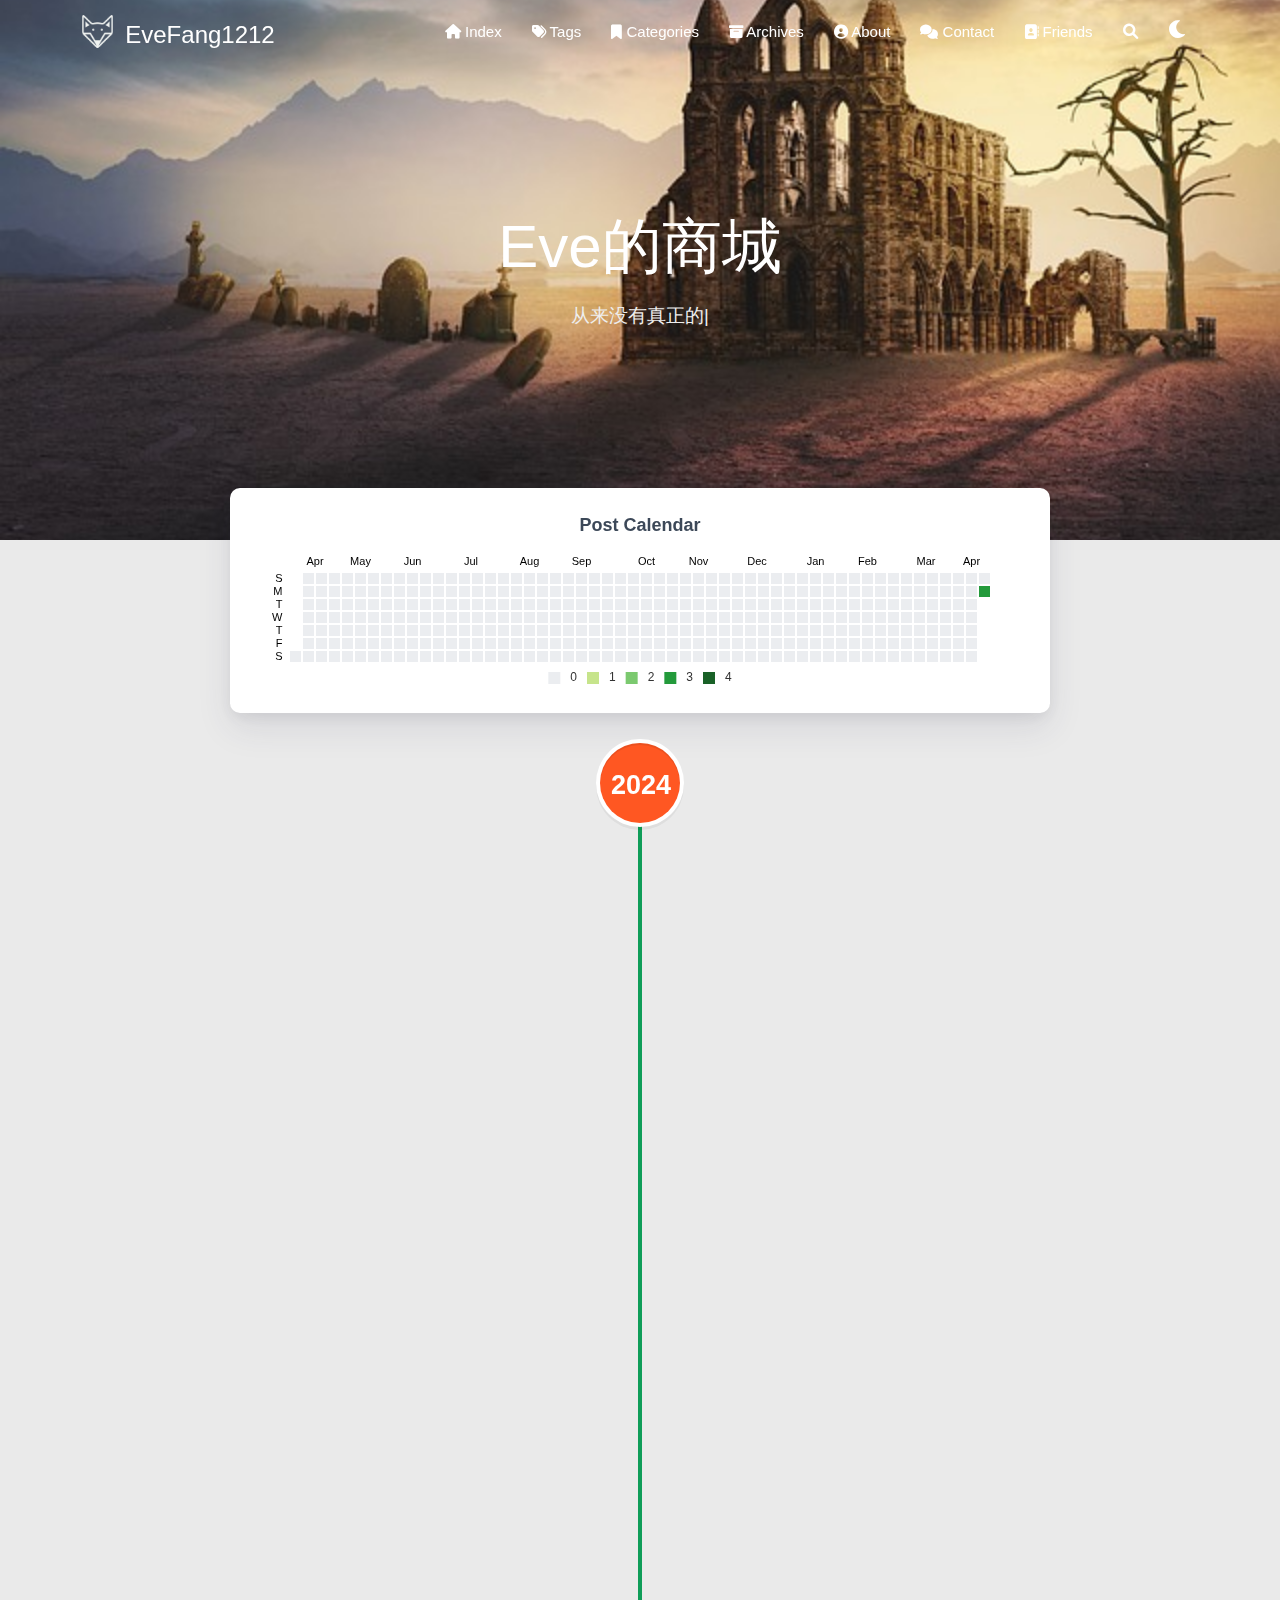
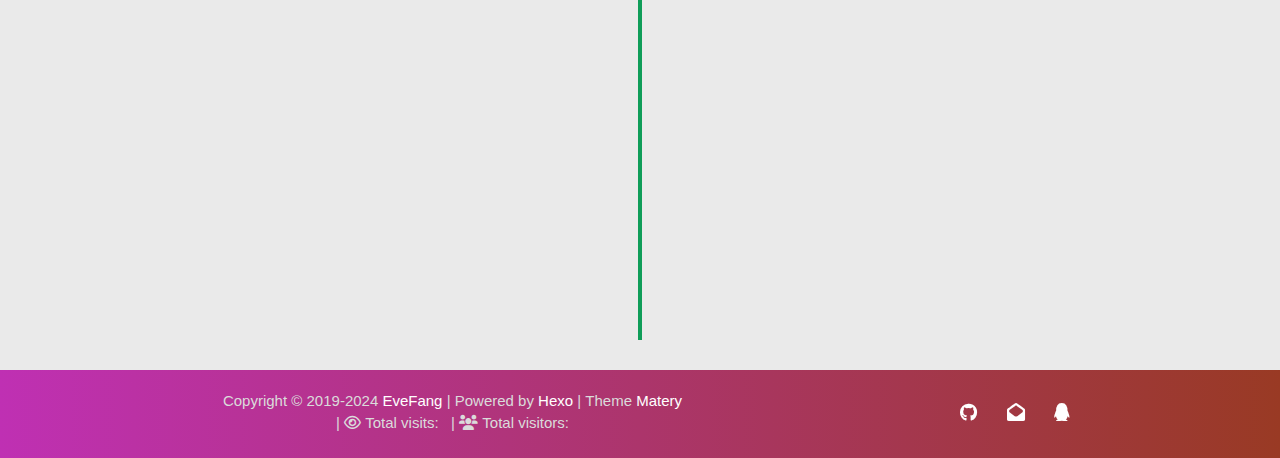
==== commit 1a5d7e5e: "Site updated: 2024-04-15 22:29:57" ====
--- a/archives/index.html
+++ b/archives/index.html
@@ -449,7 +449,7 @@
                         <div class="card-content article-content">
                             <div class="summary block-with-text">
                                 
-                                    
+                                    标题1
                                 
                             </div>
                             <div class="publish-info">
